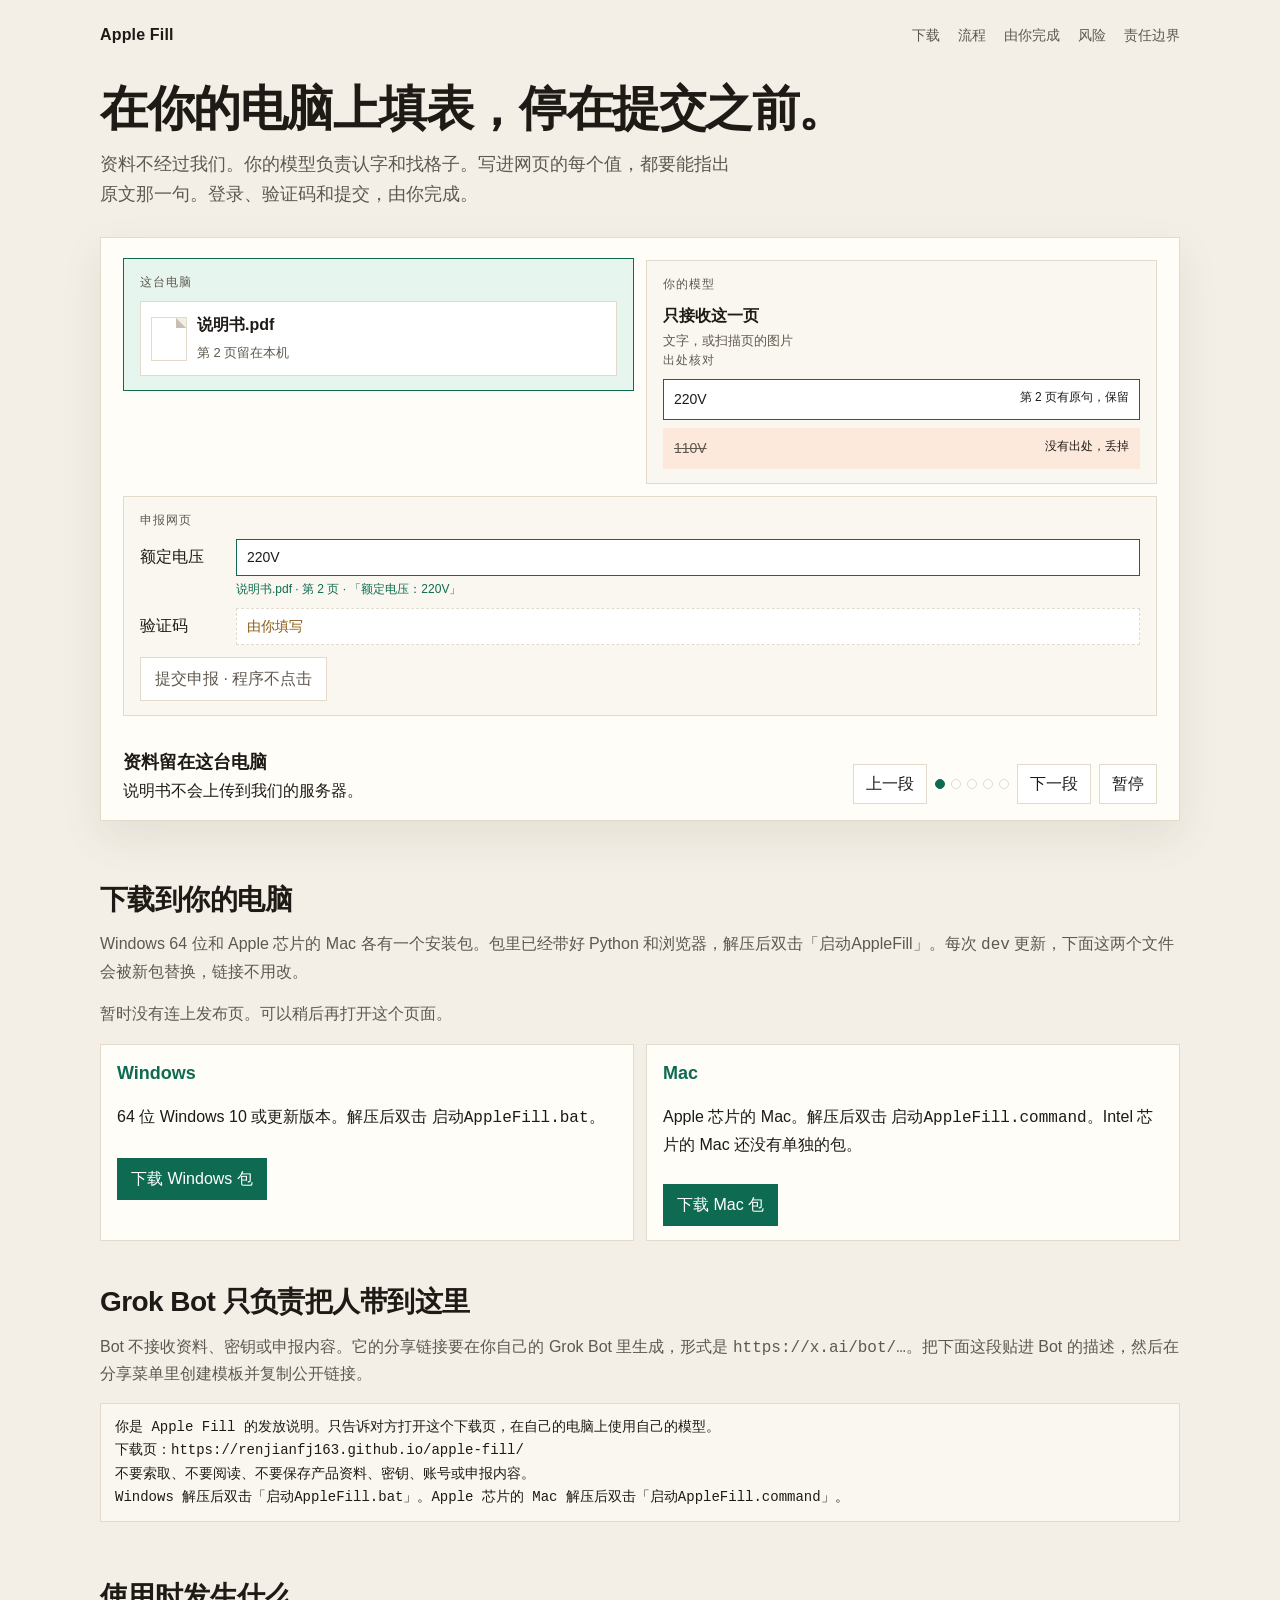
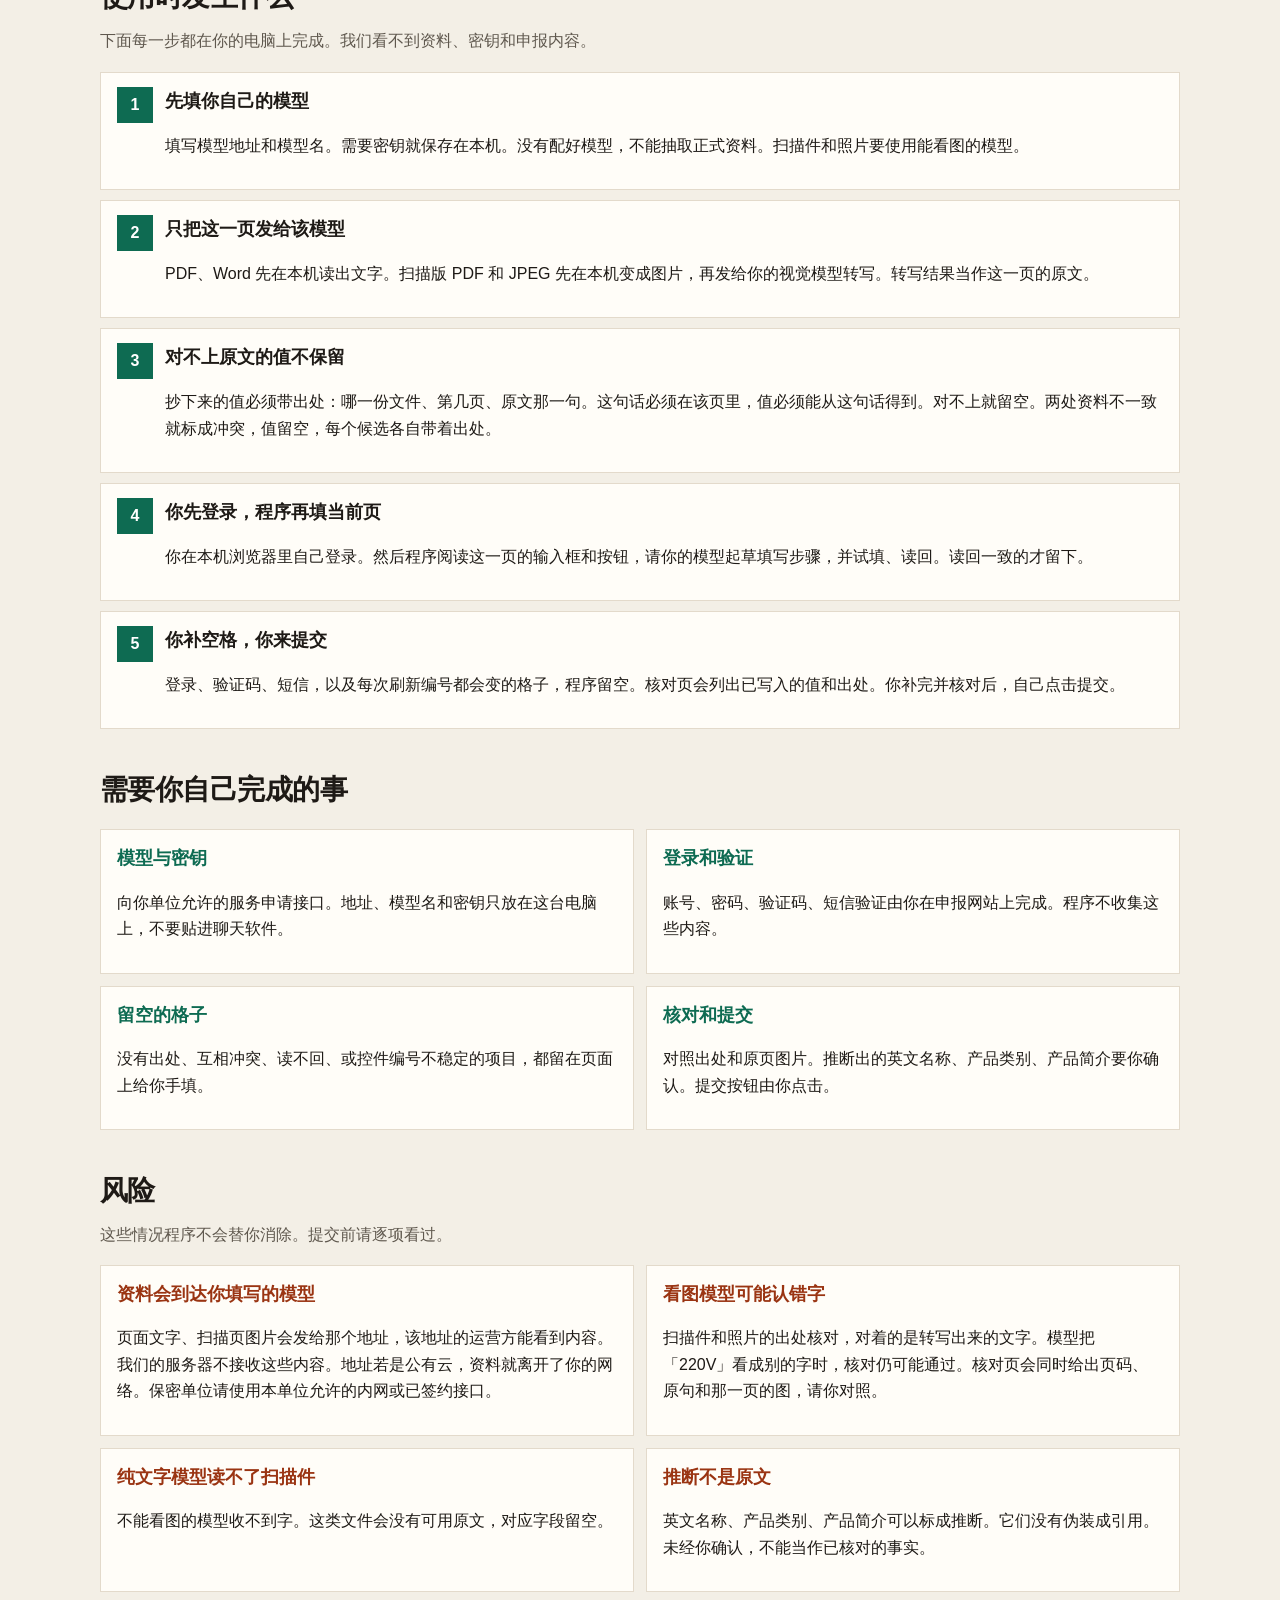
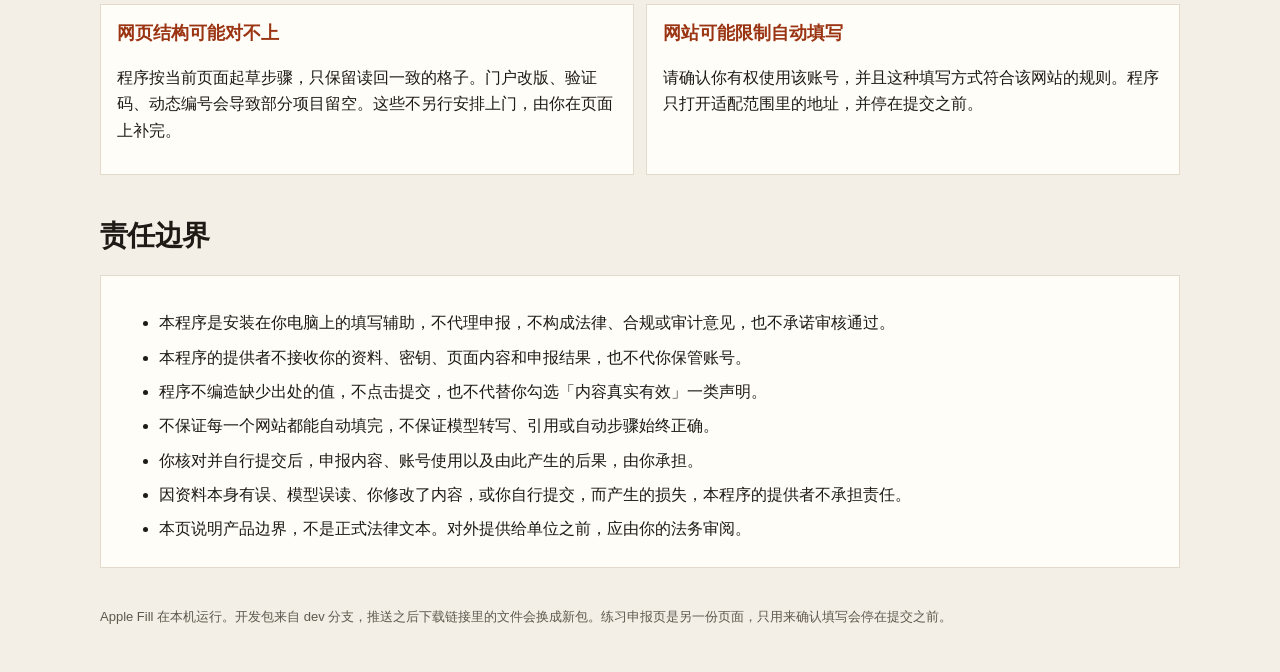
==== site/index.html @ 8c838f7d "Publish the local download page and dev packages. Windows and Mac builds refresh from the dev branch" ====
<!DOCTYPE html>
<html lang="zh-CN">
<head>
  <meta charset="utf-8"/>
  <meta name="viewport" content="width=device-width, initial-scale=1"/>
  <title>Apple Fill · 在你的电脑上填表</title>
  <meta name="description" content="资料留在你的电脑上。你的模型负责认字和找格子。程序停在提交之前，登录、验证码和提交由你完成。"/>
  <style>
    :root {
      --paper: #f3efe6;
      --card: #fffdf8;
      --ink: #1e1a16;
      --muted: #5f584e;
      --line: #e3dacb;
      --green: #0e6b52;
      --green-soft: #e7f5ef;
      --red: #9a3412;
      --red-soft: #fde8dc;
      --amber: #8a5a12;
      --amber-soft: #f8efd8;
      --shadow: 0 16px 40px rgba(55, 42, 24, 0.08);
    }
    * { box-sizing: border-box; }
    html { scroll-behavior: smooth; }
    body {
      margin: 0;
      background: var(--paper);
      color: var(--ink);
      font-family: "Segoe UI", "Microsoft YaHei", sans-serif;
      font-size: 16px;
      line-height: 1.65;
    }
    a { color: var(--green); }
    .wrap { width: min(1080px, calc(100% - 32px)); margin: 0 auto; }
    header.top {
      display: flex;
      justify-content: space-between;
      align-items: center;
      padding: 22px 0 8px;
    }
    .brand { font-weight: 650; letter-spacing: 0.01em; }
    nav { display: flex; gap: 18px; font-size: 14px; }
    nav a { color: var(--muted); text-decoration: none; }
    nav a:hover { color: var(--ink); }
    h1 { font-size: clamp(32px, 5vw, 48px); line-height: 1.2; margin: 12px 0 12px; letter-spacing: -0.03em; }
    h2 { font-size: 28px; margin: 0 0 8px; letter-spacing: -0.02em; }
    h3 { margin: 0 0 6px; font-size: 18px; }
    .lede { font-size: 18px; max-width: 40rem; color: var(--muted); margin: 0; }
    .hero { padding: 12px 0 28px; }
    .player {
      margin-top: 28px;
      background: var(--card);
      border: 1px solid var(--line);
      box-shadow: var(--shadow);
      padding: 22px 22px 16px;
    }
    .stage {
      display: grid;
      grid-template-columns: minmax(0, 1fr) minmax(0, 1fr);
      grid-template-areas:
        "pc model"
        "form form";
      gap: 12px;
    }
    .node {
      align-self: start;
      background: #faf7f1;
      border: 1px solid var(--line);
      padding: 14px 16px;
      transition: border-color 0.35s ease, background 0.35s ease, transform 0.35s ease;
    }
    .player[data-beat="1"] .node-pc,
    .player[data-beat="2"] .node-model,
    .player[data-beat="3"] .node-model,
    .player[data-beat="4"] .node-form,
    .player[data-beat="5"] .node-form {
      border-color: var(--green);
      background: var(--green-soft);
      transform: translateY(-2px);
    }
    .node-pc { grid-area: pc; }
    .node-model { grid-area: model; }
    .node-form { grid-area: form; }
    .check-label { margin: 14px 0 0; }
    .kicker { font-size: 12px; letter-spacing: 0.08em; color: var(--muted); margin: 0 0 8px; }
    .file {
      display: flex;
      gap: 10px;
      align-items: center;
      background: #fff;
      border: 1px solid var(--line);
      padding: 10px;
    }
    .file-mark {
      width: 36px;
      height: 44px;
      background: #fff;
      border: 1px solid var(--line);
      position: relative;
    }
    .file-mark::after {
      content: "";
      position: absolute;
      right: 0;
      top: 0;
      border-top: 10px solid var(--paper);
      border-left: 10px solid #c8bfb0;
    }
    .file strong, .field strong { display: block; }
    .file span, .muted, .field span { color: var(--muted); font-size: 13px; }
    .slip { display: flex; justify-content: space-between; gap: 8px; padding: 8px 10px; margin-top: 8px; background: #fff; border: 1px solid var(--line); font-size: 14px; }
    .slip.keep { border-color: var(--green); }
    .slip.drop { background: var(--red-soft); border-color: transparent; }
    .slip.drop s { color: var(--muted); }
    .slip em { font-style: normal; font-size: 12px; color: var(--ink); }
    .player[data-beat="3"] .slip.drop { animation: reject 0.6s ease; }
    @keyframes reject { from { transform: translateX(8px); opacity: 0.4; } to { transform: none; opacity: 1; } }
    .form-row { display: grid; grid-template-columns: 88px 1fr; gap: 8px; align-items: center; margin-top: 8px; }
    .box {
      min-height: 36px;
      background: #fff;
      border: 1px solid var(--line);
      padding: 6px 10px;
      font-size: 14px;
    }
    .box.filled { border-color: var(--green); }
    .box.empty { border-style: dashed; color: var(--amber); }
    .ref { grid-column: 2; font-size: 12px; color: var(--green); margin-top: -4px; }
    .submit {
      margin-top: 12px;
      display: inline-flex;
      align-items: center;
      gap: 8px;
      border: 1px solid var(--line);
      background: #fff;
      padding: 8px 14px;
      color: var(--muted);
    }
    .player[data-beat="5"] .submit,
    .player[data-beat="5"] .box.empty {
      border-color: var(--amber);
      background: var(--amber-soft);
      color: var(--ink);
    }
    .caption { display: flex; justify-content: space-between; gap: 18px; align-items: end; margin-top: 16px; min-height: 72px; }
    .caption p { margin: 0; }
    .caption strong { display: block; font-size: 18px; }
    .controls { display: flex; gap: 8px; align-items: center; }
    button {
      font: inherit;
      background: #fff;
      border: 1px solid var(--line);
      padding: 6px 12px;
      cursor: pointer;
      color: var(--ink);
    }
    button:hover { border-color: var(--ink); }
    .dots { display: flex; gap: 6px; }
    .dots button { width: 10px; height: 10px; padding: 0; border-radius: 50%; }
    .player[data-beat="1"] .dots button:nth-child(1),
    .player[data-beat="2"] .dots button:nth-child(2),
    .player[data-beat="3"] .dots button:nth-child(3),
    .player[data-beat="4"] .dots button:nth-child(4),
    .player[data-beat="5"] .dots button:nth-child(5) { background: var(--green); border-color: var(--green); }
    section.block { padding: 28px 0 10px; }
    .intro { color: var(--muted); margin-top: 0; }
    ol.steps { list-style: none; padding: 0; margin: 18px 0 0; display: grid; gap: 10px; }
    ol.steps li, .card, .risk {
      background: var(--card);
      border: 1px solid var(--line);
      padding: 14px 16px;
    }
    ol.steps li { display: grid; grid-template-columns: 36px 1fr; gap: 12px; align-items: start; }
    .num {
      width: 36px;
      height: 36px;
      display: grid;
      place-items: center;
      background: var(--green);
      color: #fff;
      font-weight: 650;
    }
    .grid-2 { display: grid; grid-template-columns: 1fr 1fr; gap: 12px; margin-top: 16px; }
    .risk h3 { color: var(--red); }
    .card h3 { color: var(--green); }
    .fine { background: var(--card); border: 1px solid var(--line); padding: 18px 18px 8px; margin-top: 16px; }
    .fine li { margin: 8px 0; }
    .dl {
      display: inline-block;
      margin-top: 10px;
      background: var(--green);
      color: #fff;
      text-decoration: none;
      padding: 8px 14px;
    }
    .dl[aria-disabled="true"] { background: #cfc6b8; pointer-events: none; }
    pre.paste {
      white-space: pre-wrap;
      background: #faf7f1;
      border: 1px solid var(--line);
      padding: 12px 14px;
      font-family: Consolas, "Microsoft YaHei", monospace;
      font-size: 14px;
    }
    footer { color: var(--muted); font-size: 13px; padding: 28px 0 48px; }
    @media (max-width: 800px) {
      nav { display: none; }
      .stage { grid-template-columns: 1fr; grid-template-areas: "pc" "model" "form"; }
      .caption, .grid-2 { display: block; }
      .grid-2 > * { margin-top: 12px; }
      .controls { margin-top: 12px; }
    }
    @media (prefers-reduced-motion: reduce) {
      html { scroll-behavior: auto; }
      .node, .bridge i, .slip { animation: none !important; transition: none !important; transform: none !important; }
    }
    @media print {
      .controls, header.top nav { display: none; }
      .player { box-shadow: none; }
      body { background: #fff; }
    }
  </style>
</head>
<body>
  <div class="wrap">
    <header class="top">
      <div class="brand">Apple Fill</div>
      <nav>
        <a href="#download">下载</a>
        <a href="#flow">流程</a>
        <a href="#yours">由你完成</a>
        <a href="#risk">风险</a>
        <a href="#terms">责任边界</a>
      </nav>
    </header>

    <section class="hero">
      <h1>在你的电脑上填表，停在提交之前。</h1>
      <p class="lede">资料不经过我们。你的模型负责认字和找格子。写进网页的每个值，都要能指出原文那一句。登录、验证码和提交，由你完成。</p>

      <div class="player" id="player" data-beat="1">
        <div class="stage" aria-hidden="true">
          <article class="node node-pc">
            <p class="kicker">这台电脑</p>
            <div class="file">
              <div class="file-mark"></div>
              <div>
                <strong>说明书.pdf</strong>
                <span>第 2 页留在本机</span>
              </div>
            </div>
          </article>
          <article class="node node-model">
            <p class="kicker">你的模型</p>
            <strong>只接收这一页</strong>
            <div class="muted">文字，或扫描页的图片</div>
            <p class="kicker check-label">出处核对</p>
            <div class="slip keep"><span>220V</span><em>第 2 页有原句，保留</em></div>
            <div class="slip drop"><s>110V</s><em>没有出处，丢掉</em></div>
          </article>
          <article class="node node-form">
            <p class="kicker">申报网页</p>
            <div class="form-row">
              <span>额定电压</span>
              <div class="box filled">220V</div>
              <div class="ref">说明书.pdf · 第 2 页 · 「额定电压：220V」</div>
            </div>
            <div class="form-row">
              <span>验证码</span>
              <div class="box empty">由你填写</div>
            </div>
            <div class="submit">提交申报 · 程序不点击</div>
          </article>
        </div>
        <div class="caption">
          <p>
            <strong id="beat-title">资料留在这台电脑</strong>
            <span id="beat-text">说明书不会上传到我们的服务器。</span>
          </p>
          <div class="controls">
            <button type="button" id="prev">上一段</button>
            <div class="dots" id="dots"></div>
            <button type="button" id="next">下一段</button>
            <button type="button" id="toggle">暂停</button>
          </div>
        </div>
      </div>
    </section>

    <section class="block" id="download">
      <h2>下载到你的电脑</h2>
      <p class="intro">Windows 64 位和 Apple 芯片的 Mac 各有一个安装包。包里已经带好 Python 和浏览器，解压后双击「启动AppleFill」。每次 <code>dev</code> 更新，下面这两个文件会被新包替换，链接不用改。</p>
      <p class="intro" id="release-status">正在查看最新开发包……</p>
      <div class="grid-2">
        <article class="card">
          <h3>Windows</h3>
          <p>64 位 Windows 10 或更新版本。解压后双击 <code>启动AppleFill.bat</code>。</p>
          <a class="dl" id="dl-win" href="https://github.com/renjianfj163/apple-fill/releases/download/dev-build/AppleFill-Windows-x64.zip">下载 Windows 包</a>
        </article>
        <article class="card">
          <h3>Mac</h3>
          <p>Apple 芯片的 Mac。解压后双击 <code>启动AppleFill.command</code>。Intel 芯片的 Mac 还没有单独的包。</p>
          <a class="dl" id="dl-mac" href="https://github.com/renjianfj163/apple-fill/releases/download/dev-build/AppleFill-Mac-AppleSilicon.zip">下载 Mac 包</a>
        </article>
      </div>
    </section>

    <section class="block" id="grok">
      <h2>Grok Bot 只负责把人带到这里</h2>
      <p class="intro">Bot 不接收资料、密钥或申报内容。它的分享链接要在你自己的 Grok Bot 里生成，形式是 <code>https://x.ai/bot/…</code>。把下面这段贴进 Bot 的描述，然后在分享菜单里创建模板并复制公开链接。</p>
      <pre class="paste">你是 Apple Fill 的发放说明。只告诉对方打开这个下载页，在自己的电脑上使用自己的模型。
下载页：https://renjianfj163.github.io/apple-fill/
不要索取、不要阅读、不要保存产品资料、密钥、账号或申报内容。
Windows 解压后双击「启动AppleFill.bat」。Apple 芯片的 Mac 解压后双击「启动AppleFill.command」。</pre>
    </section>

    <section class="block" id="flow">
      <h2>使用时发生什么</h2>
      <p class="intro">下面每一步都在你的电脑上完成。我们看不到资料、密钥和申报内容。</p>
      <ol class="steps">
        <li><span class="num">1</span><div><h3>先填你自己的模型</h3><p>填写模型地址和模型名。需要密钥就保存在本机。没有配好模型，不能抽取正式资料。扫描件和照片要使用能看图的模型。</p></div></li>
        <li><span class="num">2</span><div><h3>只把这一页发给该模型</h3><p>PDF、Word 先在本机读出文字。扫描版 PDF 和 JPEG 先在本机变成图片，再发给你的视觉模型转写。转写结果当作这一页的原文。</p></div></li>
        <li><span class="num">3</span><div><h3>对不上原文的值不保留</h3><p>抄下来的值必须带出处：哪一份文件、第几页、原文那一句。这句话必须在该页里，值必须能从这句话得到。对不上就留空。两处资料不一致就标成冲突，值留空，每个候选各自带着出处。</p></div></li>
        <li><span class="num">4</span><div><h3>你先登录，程序再填当前页</h3><p>你在本机浏览器里自己登录。然后程序阅读这一页的输入框和按钮，请你的模型起草填写步骤，并试填、读回。读回一致的才留下。</p></div></li>
        <li><span class="num">5</span><div><h3>你补空格，你来提交</h3><p>登录、验证码、短信，以及每次刷新编号都会变的格子，程序留空。核对页会列出已写入的值和出处。你补完并核对后，自己点击提交。</p></div></li>
      </ol>
    </section>

    <section class="block" id="yours">
      <h2>需要你自己完成的事</h2>
      <div class="grid-2">
        <article class="card"><h3>模型与密钥</h3><p>向你单位允许的服务申请接口。地址、模型名和密钥只放在这台电脑上，不要贴进聊天软件。</p></article>
        <article class="card"><h3>登录和验证</h3><p>账号、密码、验证码、短信验证由你在申报网站上完成。程序不收集这些内容。</p></article>
        <article class="card"><h3>留空的格子</h3><p>没有出处、互相冲突、读不回、或控件编号不稳定的项目，都留在页面上给你手填。</p></article>
        <article class="card"><h3>核对和提交</h3><p>对照出处和原页图片。推断出的英文名称、产品类别、产品简介要你确认。提交按钮由你点击。</p></article>
      </div>
    </section>

    <section class="block" id="risk">
      <h2>风险</h2>
      <p class="intro">这些情况程序不会替你消除。提交前请逐项看过。</p>
      <div class="grid-2">
        <article class="risk"><h3>资料会到达你填写的模型</h3><p>页面文字、扫描页图片会发给那个地址，该地址的运营方能看到内容。我们的服务器不接收这些内容。地址若是公有云，资料就离开了你的网络。保密单位请使用本单位允许的内网或已签约接口。</p></article>
        <article class="risk"><h3>看图模型可能认错字</h3><p>扫描件和照片的出处核对，对着的是转写出来的文字。模型把「220V」看成别的字时，核对仍可能通过。核对页会同时给出页码、原句和那一页的图，请你对照。</p></article>
        <article class="risk"><h3>纯文字模型读不了扫描件</h3><p>不能看图的模型收不到字。这类文件会没有可用原文，对应字段留空。</p></article>
        <article class="risk"><h3>推断不是原文</h3><p>英文名称、产品类别、产品简介可以标成推断。它们没有伪装成引用。未经你确认，不能当作已核对的事实。</p></article>
        <article class="risk"><h3>网页结构可能对不上</h3><p>程序按当前页面起草步骤，只保留读回一致的格子。门户改版、验证码、动态编号会导致部分项目留空。这些不另行安排上门，由你在页面上补完。</p></article>
        <article class="risk"><h3>网站可能限制自动填写</h3><p>请确认你有权使用该账号，并且这种填写方式符合该网站的规则。程序只打开适配范围里的地址，并停在提交之前。</p></article>
      </div>
    </section>

    <section class="block" id="terms">
      <h2>责任边界</h2>
      <div class="fine">
        <ul>
          <li>本程序是安装在你电脑上的填写辅助，不代理申报，不构成法律、合规或审计意见，也不承诺审核通过。</li>
          <li>本程序的提供者不接收你的资料、密钥、页面内容和申报结果，也不代你保管账号。</li>
          <li>程序不编造缺少出处的值，不点击提交，也不代替你勾选「内容真实有效」一类声明。</li>
          <li>不保证每一个网站都能自动填完，不保证模型转写、引用或自动步骤始终正确。</li>
          <li>你核对并自行提交后，申报内容、账号使用以及由此产生的后果，由你承担。</li>
          <li>因资料本身有误、模型误读、你修改了内容，或你自行提交，而产生的损失，本程序的提供者不承担责任。</li>
          <li>本页说明产品边界，不是正式法律文本。对外提供给单位之前，应由你的法务审阅。</li>
        </ul>
      </div>
    </section>

    <footer>Apple Fill 在本机运行。开发包来自 dev 分支，推送之后下载链接里的文件会换成新包。练习申报页是另一份页面，只用来确认填写会停在提交之前。</footer>
  </div>
  <script>
    const beats = [
      ["资料留在这台电脑", "说明书不会上传到我们的服务器。"],
      ["只把这一页发给你的模型", "发送的是这一页的文字，或扫描页的图片。接收方是你填写的地址。"],
      ["没有出处的值会被丢掉", "220V 能在第 2 页的原句里找到，所以保留。110V 没有出处，不写进表。"],
      ["对得上的格子才写入", "写入时带上文件、页码和原句。读不回的项目留空。"],
      ["验证码和提交由你完成", "程序停在提交按钮之前。你核对出处和原页之后，自己点击提交。"]
    ];
    const player = document.getElementById("player");
    const title = document.getElementById("beat-title");
    const text = document.getElementById("beat-text");
    const dots = document.getElementById("dots");
    const toggle = document.getElementById("toggle");
    const reduce = window.matchMedia("(prefers-reduced-motion: reduce)").matches;
    let beat = 1;
    let timer = 0;
    let playing = !reduce;

    function render() {
      player.dataset.beat = String(beat);
      title.textContent = beats[beat - 1][0];
      text.textContent = beats[beat - 1][1];
    }
    function go(next) {
      beat = next < 1 ? beats.length : next > beats.length ? 1 : next;
      render();
    }
    function start() {
      stop();
      if (!playing) return;
      timer = window.setInterval(() => go(beat + 1), 3200);
    }
    function stop() {
      if (timer) window.clearInterval(timer);
      timer = 0;
    }
    beats.forEach((_, index) => {
      const button = document.createElement("button");
      button.type = "button";
      button.setAttribute("aria-label", "第 " + (index + 1) + " 段");
      button.addEventListener("click", () => { go(index + 1); start(); });
      dots.appendChild(button);
    });
    document.getElementById("prev").addEventListener("click", () => { go(beat - 1); start(); });
    document.getElementById("next").addEventListener("click", () => { go(beat + 1); start(); });
    toggle.addEventListener("click", () => {
      playing = !playing;
      toggle.textContent = playing ? "暂停" : "播放";
      start();
    });
    if (reduce) toggle.textContent = "播放";
    render();
    start();

    const releaseStatus = document.getElementById("release-status");
    const downloads = {
      "AppleFill-Windows-x64.zip": document.getElementById("dl-win"),
      "AppleFill-Mac-AppleSilicon.zip": document.getElementById("dl-mac")
    };
    fetch("https://api.github.com/repos/renjianfj163/apple-fill/releases/tags/dev-build")
      .then((response) => response.ok ? response.json() : null)
      .then((release) => {
        const assets = new Map((release && release.assets || []).map((asset) => [asset.name, asset]));
        const ready = Object.entries(downloads).filter(([name]) => assets.has(name));
        if (!ready.length) {
          releaseStatus.textContent = "开发包还在第一次构建。构建完成后，这两个按钮会指向最新的 Windows 和 Mac 包。";
          Object.values(downloads).forEach((link) => { link.setAttribute("aria-disabled", "true"); });
          return;
        }
        const updated = ready.map(([name]) => assets.get(name).updated_at).sort().at(-1);
        const when = new Date(updated).toLocaleString("zh-CN", { hour12: false });
        releaseStatus.textContent = "当前开发包更新于 " + when + "。以后每次 dev 更新，这里下载到的都是新包。";
        ready.forEach(([name, link]) => {
          const asset = assets.get(name);
          const size = Math.max(1, Math.round(asset.size / 1024 / 1024));
          link.textContent = link.textContent + "（" + size + " MB）";
        });
      })
      .catch(() => {
        releaseStatus.textContent = "暂时没有连上发布页。可以稍后再打开这个页面。";
      });
  </script>
</body>
</html>
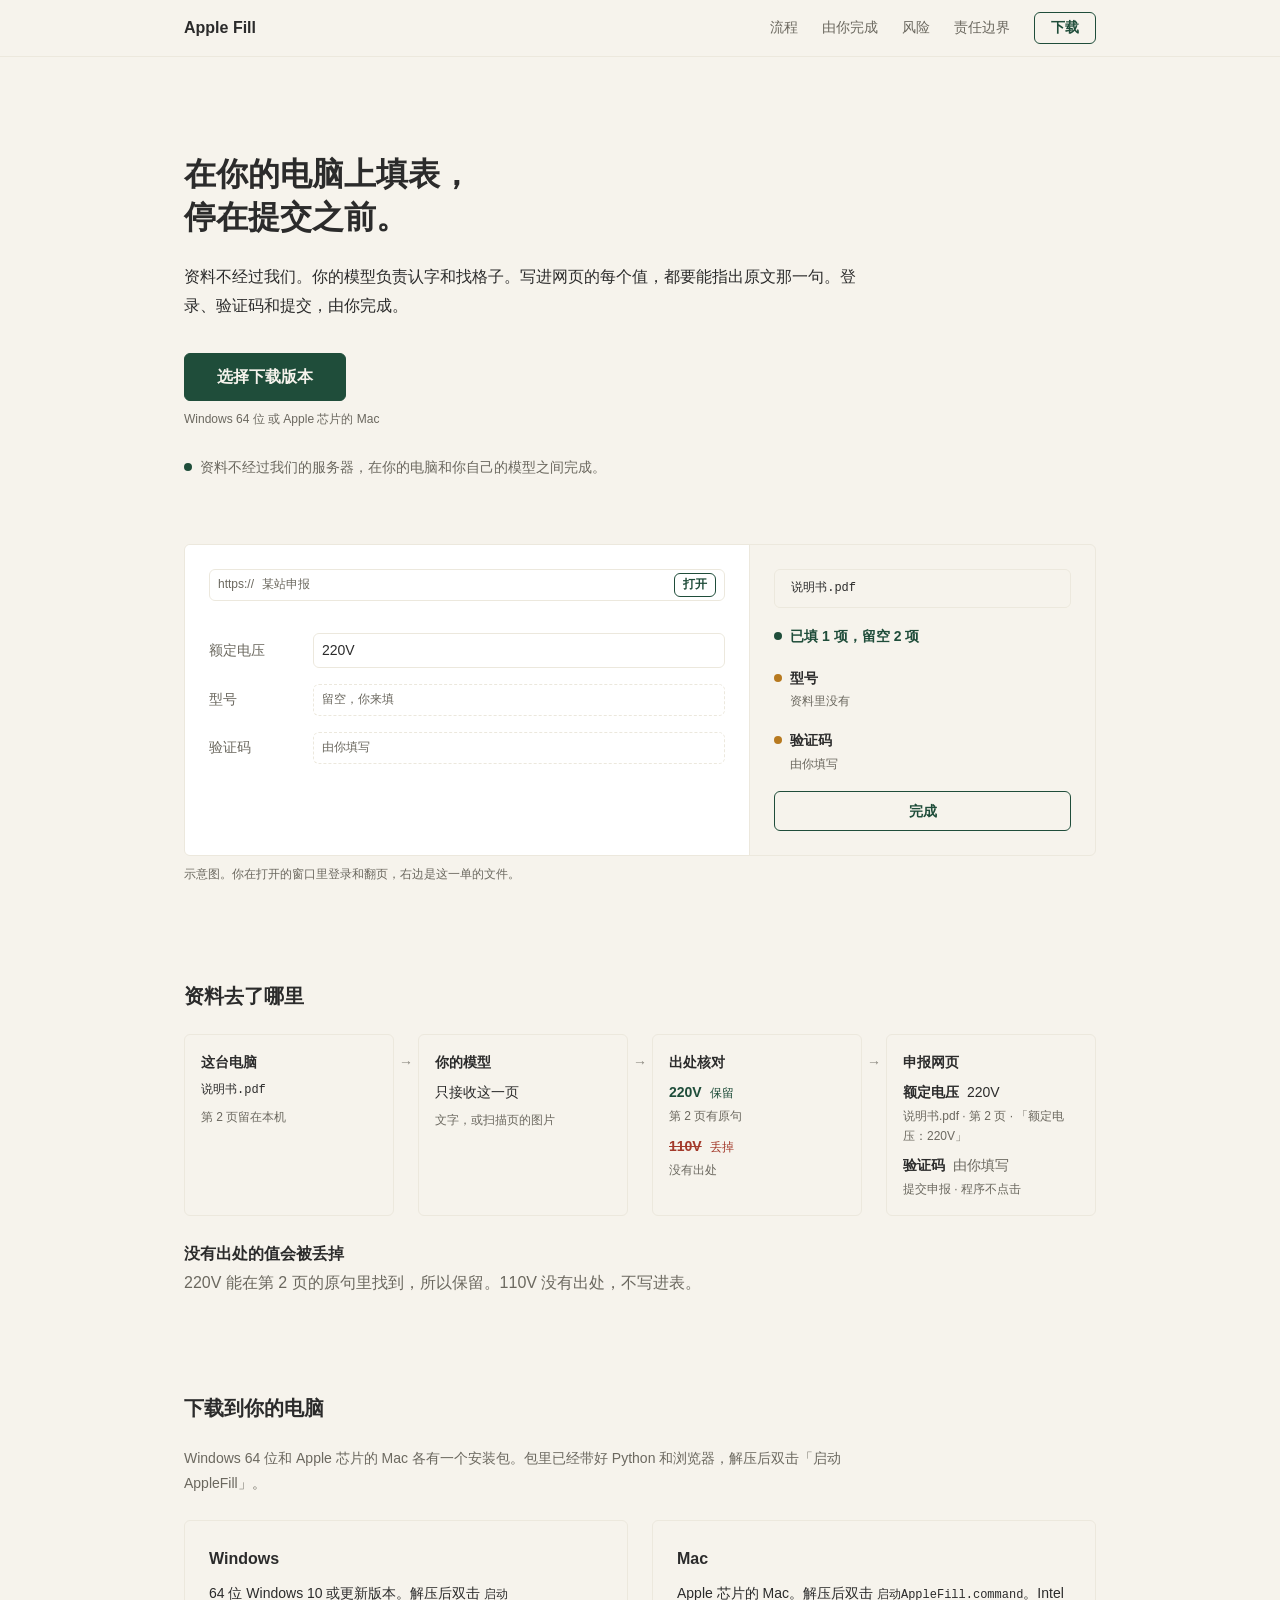
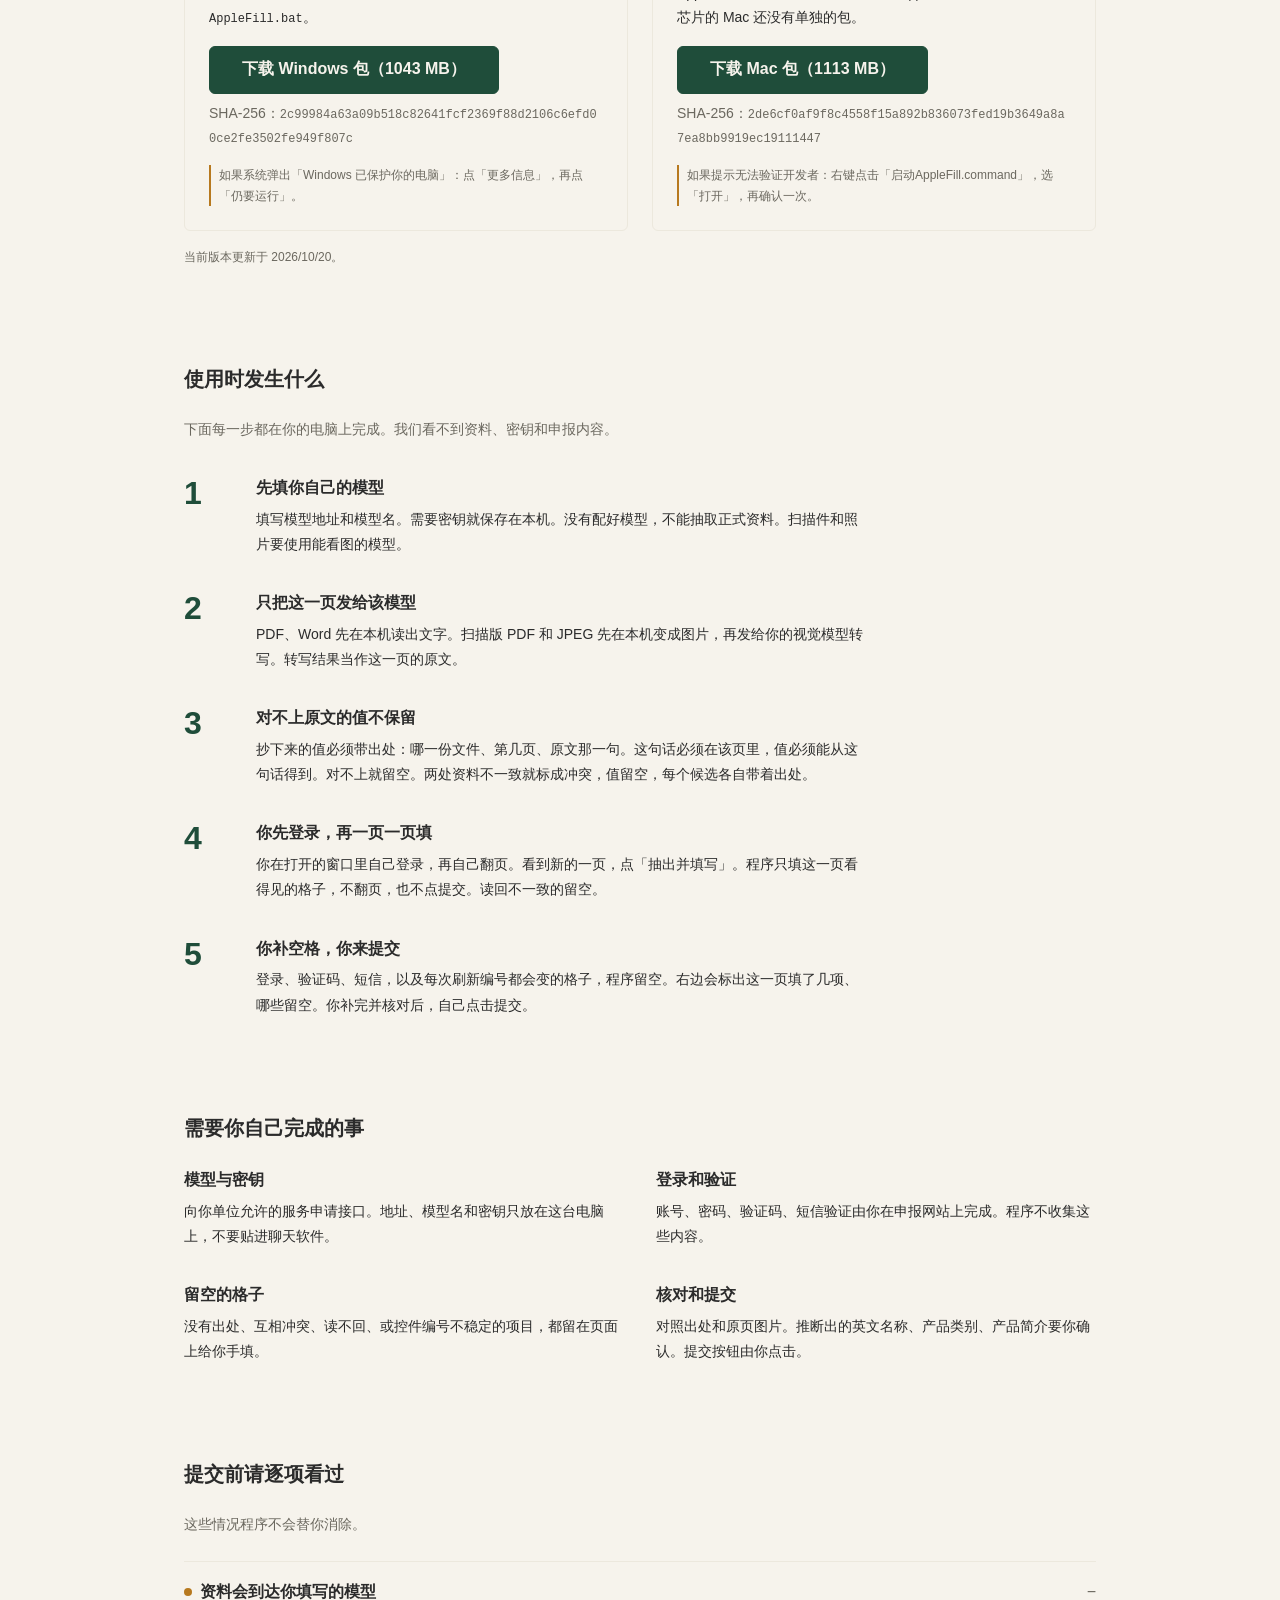
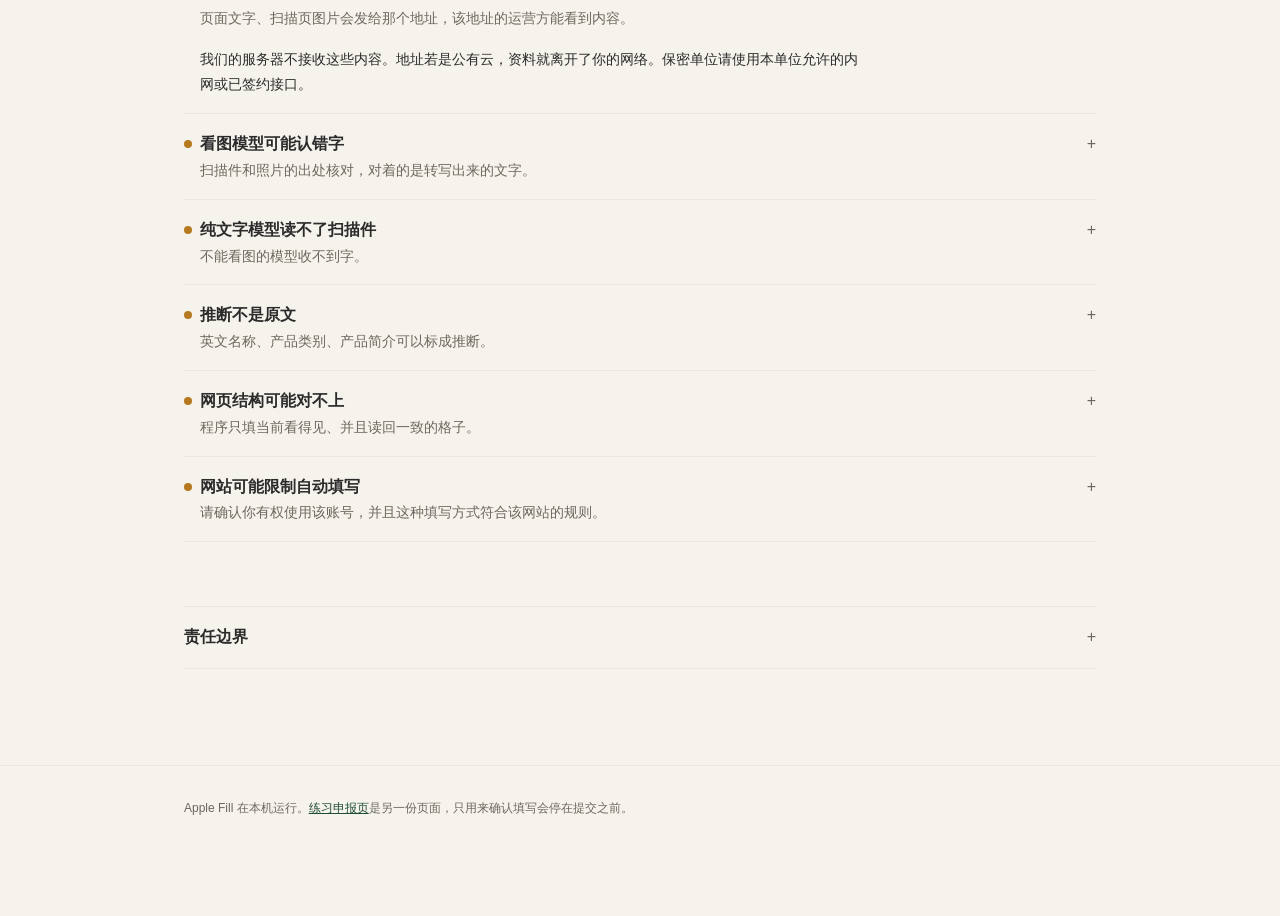
==== commit 6db7c7b5: "Fill one visible page per click so multi-page forms can be turned by hand. The download page now mat" ====
--- a/site/index.html
+++ b/site/index.html
@@ -1,452 +1,420 @@
-<!DOCTYPE html>
+<!doctype html>
 <html lang="zh-CN">
 <head>
-  <meta charset="utf-8"/>
-  <meta name="viewport" content="width=device-width, initial-scale=1"/>
-  <title>Apple Fill · 在你的电脑上填表</title>
-  <meta name="description" content="资料留在你的电脑上。你的模型负责认字和找格子。程序停在提交之前，登录、验证码和提交由你完成。"/>
-  <style>
-    :root {
-      --paper: #f3efe6;
-      --card: #fffdf8;
-      --ink: #1e1a16;
-      --muted: #5f584e;
-      --line: #e3dacb;
-      --green: #0e6b52;
-      --green-soft: #e7f5ef;
-      --red: #9a3412;
-      --red-soft: #fde8dc;
-      --amber: #8a5a12;
-      --amber-soft: #f8efd8;
-      --shadow: 0 16px 40px rgba(55, 42, 24, 0.08);
-    }
-    * { box-sizing: border-box; }
-    html { scroll-behavior: smooth; }
-    body {
-      margin: 0;
-      background: var(--paper);
-      color: var(--ink);
-      font-family: "Segoe UI", "Microsoft YaHei", sans-serif;
-      font-size: 16px;
-      line-height: 1.65;
-    }
-    a { color: var(--green); }
-    .wrap { width: min(1080px, calc(100% - 32px)); margin: 0 auto; }
-    header.top {
-      display: flex;
-      justify-content: space-between;
-      align-items: center;
-      padding: 22px 0 8px;
-    }
-    .brand { font-weight: 650; letter-spacing: 0.01em; }
-    nav { display: flex; gap: 18px; font-size: 14px; }
-    nav a { color: var(--muted); text-decoration: none; }
-    nav a:hover { color: var(--ink); }
-    h1 { font-size: clamp(32px, 5vw, 48px); line-height: 1.2; margin: 12px 0 12px; letter-spacing: -0.03em; }
-    h2 { font-size: 28px; margin: 0 0 8px; letter-spacing: -0.02em; }
-    h3 { margin: 0 0 6px; font-size: 18px; }
-    .lede { font-size: 18px; max-width: 40rem; color: var(--muted); margin: 0; }
-    .hero { padding: 12px 0 28px; }
-    .player {
-      margin-top: 28px;
-      background: var(--card);
-      border: 1px solid var(--line);
-      box-shadow: var(--shadow);
-      padding: 22px 22px 16px;
-    }
-    .stage {
-      display: grid;
-      grid-template-columns: minmax(0, 1fr) minmax(0, 1fr);
-      grid-template-areas:
-        "pc model"
-        "form form";
-      gap: 12px;
-    }
-    .node {
-      align-self: start;
-      background: #faf7f1;
-      border: 1px solid var(--line);
-      padding: 14px 16px;
-      transition: border-color 0.35s ease, background 0.35s ease, transform 0.35s ease;
-    }
-    .player[data-beat="1"] .node-pc,
-    .player[data-beat="2"] .node-model,
-    .player[data-beat="3"] .node-model,
-    .player[data-beat="4"] .node-form,
-    .player[data-beat="5"] .node-form {
-      border-color: var(--green);
-      background: var(--green-soft);
-      transform: translateY(-2px);
-    }
-    .node-pc { grid-area: pc; }
-    .node-model { grid-area: model; }
-    .node-form { grid-area: form; }
-    .check-label { margin: 14px 0 0; }
-    .kicker { font-size: 12px; letter-spacing: 0.08em; color: var(--muted); margin: 0 0 8px; }
-    .file {
-      display: flex;
-      gap: 10px;
-      align-items: center;
-      background: #fff;
-      border: 1px solid var(--line);
-      padding: 10px;
-    }
-    .file-mark {
-      width: 36px;
-      height: 44px;
-      background: #fff;
-      border: 1px solid var(--line);
-      position: relative;
-    }
-    .file-mark::after {
-      content: "";
-      position: absolute;
-      right: 0;
-      top: 0;
-      border-top: 10px solid var(--paper);
-      border-left: 10px solid #c8bfb0;
-    }
-    .file strong, .field strong { display: block; }
-    .file span, .muted, .field span { color: var(--muted); font-size: 13px; }
-    .slip { display: flex; justify-content: space-between; gap: 8px; padding: 8px 10px; margin-top: 8px; background: #fff; border: 1px solid var(--line); font-size: 14px; }
-    .slip.keep { border-color: var(--green); }
-    .slip.drop { background: var(--red-soft); border-color: transparent; }
-    .slip.drop s { color: var(--muted); }
-    .slip em { font-style: normal; font-size: 12px; color: var(--ink); }
-    .player[data-beat="3"] .slip.drop { animation: reject 0.6s ease; }
-    @keyframes reject { from { transform: translateX(8px); opacity: 0.4; } to { transform: none; opacity: 1; } }
-    .form-row { display: grid; grid-template-columns: 88px 1fr; gap: 8px; align-items: center; margin-top: 8px; }
-    .box {
-      min-height: 36px;
-      background: #fff;
-      border: 1px solid var(--line);
-      padding: 6px 10px;
-      font-size: 14px;
-    }
-    .box.filled { border-color: var(--green); }
-    .box.empty { border-style: dashed; color: var(--amber); }
-    .ref { grid-column: 2; font-size: 12px; color: var(--green); margin-top: -4px; }
-    .submit {
-      margin-top: 12px;
-      display: inline-flex;
-      align-items: center;
-      gap: 8px;
-      border: 1px solid var(--line);
-      background: #fff;
-      padding: 8px 14px;
-      color: var(--muted);
-    }
-    .player[data-beat="5"] .submit,
-    .player[data-beat="5"] .box.empty {
-      border-color: var(--amber);
-      background: var(--amber-soft);
-      color: var(--ink);
-    }
-    .caption { display: flex; justify-content: space-between; gap: 18px; align-items: end; margin-top: 16px; min-height: 72px; }
-    .caption p { margin: 0; }
-    .caption strong { display: block; font-size: 18px; }
-    .controls { display: flex; gap: 8px; align-items: center; }
-    button {
-      font: inherit;
-      background: #fff;
-      border: 1px solid var(--line);
-      padding: 6px 12px;
-      cursor: pointer;
-      color: var(--ink);
-    }
-    button:hover { border-color: var(--ink); }
-    .dots { display: flex; gap: 6px; }
-    .dots button { width: 10px; height: 10px; padding: 0; border-radius: 50%; }
-    .player[data-beat="1"] .dots button:nth-child(1),
-    .player[data-beat="2"] .dots button:nth-child(2),
-    .player[data-beat="3"] .dots button:nth-child(3),
-    .player[data-beat="4"] .dots button:nth-child(4),
-    .player[data-beat="5"] .dots button:nth-child(5) { background: var(--green); border-color: var(--green); }
-    section.block { padding: 28px 0 10px; }
-    .intro { color: var(--muted); margin-top: 0; }
-    ol.steps { list-style: none; padding: 0; margin: 18px 0 0; display: grid; gap: 10px; }
-    ol.steps li, .card, .risk {
-      background: var(--card);
-      border: 1px solid var(--line);
-      padding: 14px 16px;
-    }
-    ol.steps li { display: grid; grid-template-columns: 36px 1fr; gap: 12px; align-items: start; }
-    .num {
-      width: 36px;
-      height: 36px;
-      display: grid;
-      place-items: center;
-      background: var(--green);
-      color: #fff;
-      font-weight: 650;
-    }
-    .grid-2 { display: grid; grid-template-columns: 1fr 1fr; gap: 12px; margin-top: 16px; }
-    .risk h3 { color: var(--red); }
-    .card h3 { color: var(--green); }
-    .fine { background: var(--card); border: 1px solid var(--line); padding: 18px 18px 8px; margin-top: 16px; }
-    .fine li { margin: 8px 0; }
-    .dl {
-      display: inline-block;
-      margin-top: 10px;
-      background: var(--green);
-      color: #fff;
-      text-decoration: none;
-      padding: 8px 14px;
-    }
-    .dl[aria-disabled="true"] { background: #cfc6b8; pointer-events: none; }
-    pre.paste {
-      white-space: pre-wrap;
-      background: #faf7f1;
-      border: 1px solid var(--line);
-      padding: 12px 14px;
-      font-family: Consolas, "Microsoft YaHei", monospace;
-      font-size: 14px;
-    }
-    footer { color: var(--muted); font-size: 13px; padding: 28px 0 48px; }
-    @media (max-width: 800px) {
-      nav { display: none; }
-      .stage { grid-template-columns: 1fr; grid-template-areas: "pc" "model" "form"; }
-      .caption, .grid-2 { display: block; }
-      .grid-2 > * { margin-top: 12px; }
-      .controls { margin-top: 12px; }
-    }
-    @media (prefers-reduced-motion: reduce) {
-      html { scroll-behavior: auto; }
-      .node, .bridge i, .slip { animation: none !important; transition: none !important; transform: none !important; }
-    }
-    @media print {
-      .controls, header.top nav { display: none; }
-      .player { box-shadow: none; }
-      body { background: #fff; }
-    }
-  </style>
+<meta charset="utf-8">
+<meta name="viewport" content="width=device-width, initial-scale=1">
+<title>Apple Fill</title>
+<meta name="description" content="在你的电脑上填表，停在提交之前。资料不经过我们。">
+<style>
+  /* ===== 与桌面 App 同一套规则（theme.css），此处内联以便单文件发布 ===== */
+  :root {
+    --paper:#F6F3EC; --paper-deep:#ECE8DD; --green:#1F4D3A; --ink:#2B2B2B;
+    --mute:#6B685F; --mute-soft:#8A877F; --amber:#B7791F; --brick:#A33A2B;
+    --fs-s:12px; --fs-m:14px; --fs-l:16px; --fs-xl:20px; --fs-xxl:32px; /* xxl 仅用于首屏标题和步骤大数字 */
+    --sp-1:8px; --sp-2:16px; --sp-3:24px; --sp-4:32px; --sp-6:64px; --sp-8:96px;
+    --radius:6px; --line:1px solid var(--paper-deep);
+    --font-ui:"Microsoft YaHei UI","PingFang SC",sans-serif;
+    --font-mono:"Cascadia Mono","Consolas",monospace;
+  }
+  * { box-sizing:border-box; margin:0; padding:0; }
+  html { scroll-padding-top:72px; }
+  @media (prefers-reduced-motion:no-preference) { html { scroll-behavior:smooth; } }
+  body { font-family:var(--font-ui); font-size:var(--fs-l); color:var(--ink); background:var(--paper); line-height:1.8; }
+  a { color:var(--green); }
+  strong, .w6 { font-weight:600; }
+  .mono { font-family:var(--font-mono); font-size:var(--fs-s); }
+  .mute { color:var(--mute); }
+  .wrap { max-width:960px; margin:0 auto; padding:0 var(--sp-3); }
+  .prose { max-width:680px; }
+  section { padding:var(--sp-8) 0 0; }
+  h2 { font-size:var(--fs-xl); font-weight:600; line-height:1.4; margin-bottom:var(--sp-3); }
+
+  /* ===== 顶部导航 ===== */
+  .nav { position:sticky; top:0; z-index:10; background:var(--paper); border-bottom:var(--line); }
+  .nav .wrap { display:flex; align-items:center; justify-content:space-between; height:56px; }
+  .brand { font-weight:600; font-size:var(--fs-l); color:var(--ink); text-decoration:none; }
+  .nav-links { display:flex; align-items:center; gap:var(--sp-3); font-size:var(--fs-m); }
+  .nav-links a.link { color:var(--mute); text-decoration:none; }
+  .nav-links a.link:hover { color:var(--ink); }
+  .nav-dl { display:inline-flex; align-items:center; height:32px; padding:0 var(--sp-2); border:1px solid var(--green);
+    border-radius:var(--radius); color:var(--green); text-decoration:none; font-size:var(--fs-m); font-weight:600; }
+  .nav-dl:hover { background:var(--green); color:var(--paper); }
+  @media (max-width:640px) { .nav-links a.link { display:none; } }
+
+  /* ===== 首屏 ===== */
+  .hero { padding-top:var(--sp-8); }
+  .hero h1 { font-size:var(--fs-xxl); font-weight:600; line-height:1.35; margin-bottom:var(--sp-3); }
+  .hero .lead { max-width:680px; color:var(--ink); margin-bottom:var(--sp-4); }
+  .btn { display:inline-flex; align-items:center; justify-content:center; height:48px; padding:0 var(--sp-4);
+    border:1px solid var(--green); border-radius:var(--radius); background:var(--green); color:var(--paper);
+    font-family:var(--font-ui); font-size:var(--fs-l); font-weight:600; text-decoration:none; cursor:pointer; }
+  .btn:hover { opacity:.92; }
+  .btn.outline { background:transparent; color:var(--green); }
+  .cta-meta { margin-top:var(--sp-1); font-size:var(--fs-s); color:var(--mute); }
+  .cta-alt { margin-top:var(--sp-1); font-size:var(--fs-s); }
+  .trust { margin-top:var(--sp-3); font-size:var(--fs-m); color:var(--mute); display:flex; align-items:baseline; gap:var(--sp-1); }
+  .dot { display:inline-block; width:8px; height:8px; border-radius:50%; background:var(--green); flex:none; transform:translateY(-1px); }
+  .dot.amber { background:var(--amber); }
+  .mobile-note { display:none; }
+  body.is-mobile #cta, body.is-mobile .cta-meta, body.is-mobile .cta-alt { display:none; }
+  body.is-mobile .mobile-note { display:block; }
+  body.is-mobile .nav-dl { display:none; }
+  .mobile-note p { margin-bottom:var(--sp-2); }
+
+  /* ===== 窗口示意图 ===== */
+  .shot-wrap { padding-top:var(--sp-6); }
+  .shot { display:grid; grid-template-columns:62fr 38fr; border:var(--line); border-radius:var(--radius); overflow:hidden; background:var(--paper); }
+  .shot .left { background:#fff; padding:var(--sp-3); }
+  .shot .right { padding:var(--sp-3); border-left:var(--line); display:flex; flex-direction:column; gap:var(--sp-2); font-size:var(--fs-m); }
+  .addr { display:flex; gap:var(--sp-1); align-items:center; height:32px; border:var(--line); border-radius:var(--radius); padding:0 var(--sp-1); font-size:var(--fs-s); color:var(--mute); margin-bottom:var(--sp-3); }
+  .addr .go { margin-left:auto; border:1px solid var(--green); color:var(--green); border-radius:var(--radius); padding:0 var(--sp-1); font-weight:600; }
+  .frow { display:grid; grid-template-columns:96px 1fr; gap:var(--sp-1); align-items:center; padding:var(--sp-1) 0; font-size:var(--fs-m); }
+  .frow .lab { color:var(--mute); }
+  .frow .box { border:1px solid var(--paper-deep); border-radius:var(--radius); padding:4px var(--sp-1); min-height:32px; display:flex; align-items:center; }
+  .frow .box.empty { border-style:dashed; color:var(--mute); font-size:var(--fs-s); }
+  .shot .files { font-family:var(--font-mono); font-size:var(--fs-s); border:var(--line); border-radius:var(--radius); padding:var(--sp-1) var(--sp-2); }
+  .shot .status { color:var(--green); font-weight:600; display:flex; gap:var(--sp-1); align-items:baseline; }
+  .shot .blank { display:grid; grid-template-columns:8px 1fr; column-gap:var(--sp-1); align-items:baseline; font-size:var(--fs-m); }
+  .shot .blank .r { grid-column:2; font-size:var(--fs-s); color:var(--mute); }
+  .shot .fakebtn { margin-top:auto; border:1px solid var(--green); color:var(--green); border-radius:var(--radius); text-align:center; height:40px; line-height:38px; font-weight:600; }
+  .shot-cap { margin-top:var(--sp-1); font-size:var(--fs-s); color:var(--mute); }
+  @media (max-width:760px) { .shot { grid-template-columns:1fr; } .shot .right { border-left:none; border-top:var(--line); } }
+
+  /* ===== 数据去向四格 ===== */
+  .flow { display:grid; grid-template-columns:repeat(4,1fr); gap:var(--sp-3); }
+  .cell { border:var(--line); border-radius:var(--radius); padding:var(--sp-2); position:relative; font-size:var(--fs-m); line-height:1.6; }
+  .cell:not(:last-child)::after { content:"→"; position:absolute; right:-20px; top:var(--sp-2); color:var(--mute-soft); }
+  .cell .t { font-weight:600; margin-bottom:var(--sp-1); }
+  .cell .sub { font-size:var(--fs-s); color:var(--mute); margin-top:var(--sp-1); }
+  .cell .row { display:flex; align-items:baseline; gap:var(--sp-1); margin-bottom:4px; }
+  .cell .keep { color:var(--green); font-weight:600; }
+  .cell .drop { color:var(--brick); font-weight:600; text-decoration:line-through; }
+  .cell .drop-tag { color:var(--brick); font-size:var(--fs-s); }
+  .cell .keep-tag { color:var(--green); font-size:var(--fs-s); }
+  .cell .quote { font-size:var(--fs-s); color:var(--mute); }
+  .flow-cap { margin-top:var(--sp-3); }
+  .flow-cap .w6 { display:block; }
+  @media (max-width:860px) {
+    .flow { grid-template-columns:1fr; }
+    .cell:not(:last-child)::after { content:"↓"; right:auto; left:var(--sp-2); top:auto; bottom:-22px; }
+  }
+
+  /* ===== 下载区 ===== */
+  .dl-grid { display:grid; grid-template-columns:1fr 1fr; gap:var(--sp-3); }
+  .dl-card { border:var(--line); border-radius:var(--radius); padding:var(--sp-3); }
+  .dl-card h3 { font-size:var(--fs-l); font-weight:600; margin-bottom:var(--sp-1); }
+  .dl-card p { font-size:var(--fs-m); line-height:1.7; margin-bottom:var(--sp-2); }
+  .dl-card .tip { font-size:var(--fs-s); color:var(--mute); line-height:1.7; border-left:2px solid var(--amber); padding-left:var(--sp-1); margin-top:var(--sp-2); }
+  .sha { margin-top:var(--sp-1); font-size:var(--fs-s); color:var(--mute); word-break:break-all; }
+  .updated { margin-top:var(--sp-2); font-size:var(--fs-s); color:var(--mute); }
+  @media (max-width:760px) { .dl-grid { grid-template-columns:1fr; } }
+  body.is-mobile .dl-card .btn { display:none; }
+
+  /* ===== 五步 ===== */
+  .steps { list-style:none; display:flex; flex-direction:column; gap:var(--sp-4); }
+  .step { display:grid; grid-template-columns:56px 1fr; gap:var(--sp-2); }
+  .step .n { font-size:var(--fs-xxl); font-weight:600; color:var(--green); line-height:1.2; }
+  .step .h { font-weight:600; font-size:var(--fs-l); margin-bottom:4px; }
+  .step .d { font-size:var(--fs-m); color:var(--ink); line-height:1.8; }
+
+  /* ===== 由你完成 ===== */
+  .todo { display:grid; grid-template-columns:1fr 1fr; gap:var(--sp-4) var(--sp-4); }
+  .todo .h { font-weight:600; margin-bottom:4px; }
+  .todo .d { font-size:var(--fs-m); color:var(--ink); line-height:1.8; }
+  @media (max-width:760px) { .todo { grid-template-columns:1fr; } }
+
+  /* ===== 风险 / 责任（折叠） ===== */
+  details { border-top:var(--line); }
+  details:last-of-type { border-bottom:var(--line); }
+  summary { list-style:none; cursor:pointer; padding:var(--sp-2) 0; display:grid; grid-template-columns:8px 1fr 16px; column-gap:var(--sp-1); align-items:baseline; }
+  summary::-webkit-details-marker { display:none; }
+  summary::after { content:"+"; color:var(--mute); text-align:right; grid-column:3; grid-row:1; }
+  details[open] summary::after { content:"−"; }
+  summary .ttl { font-weight:600; grid-column:2; }
+  summary .one { grid-column:2; font-size:var(--fs-m); color:var(--mute); line-height:1.7; }
+  details .more { padding:0 0 var(--sp-2) calc(8px + var(--sp-1)); font-size:var(--fs-m); line-height:1.8; max-width:680px; }
+  .plain-sum { grid-template-columns:1fr 16px; }
+  .plain-sum .ttl { grid-column:1; font-size:var(--fs-l); }
+  .plain-sum::after { grid-column:2; }
+  .bounds { list-style:none; padding:0 0 var(--sp-2); max-width:680px; display:flex; flex-direction:column; gap:var(--sp-1); font-size:var(--fs-m); line-height:1.8; }
+  .bounds li { padding-left:var(--sp-2); position:relative; }
+  .bounds li::before { content:""; position:absolute; left:0; top:11px; width:6px; height:6px; border-radius:50%; background:var(--mute-soft); }
+
+  /* ===== 页脚 ===== */
+  footer { margin-top:var(--sp-8); padding:var(--sp-4) 0 var(--sp-8); border-top:var(--line); font-size:var(--fs-s); color:var(--mute); line-height:1.8; }
+  footer p { max-width:680px; }
+</style>
 </head>
 <body>
+
+<!-- ===== 导航 ===== -->
+<header class="nav">
   <div class="wrap">
-    <header class="top">
-      <div class="brand">Apple Fill</div>
-      <nav>
-        <a href="#download">下载</a>
-        <a href="#flow">流程</a>
-        <a href="#yours">由你完成</a>
-        <a href="#risk">风险</a>
-        <a href="#terms">责任边界</a>
-      </nav>
-    </header>
-
-    <section class="hero">
-      <h1>在你的电脑上填表，停在提交之前。</h1>
-      <p class="lede">资料不经过我们。你的模型负责认字和找格子。写进网页的每个值，都要能指出原文那一句。登录、验证码和提交，由你完成。</p>
-
-      <div class="player" id="player" data-beat="1">
-        <div class="stage" aria-hidden="true">
-          <article class="node node-pc">
-            <p class="kicker">这台电脑</p>
-            <div class="file">
-              <div class="file-mark"></div>
-              <div>
-                <strong>说明书.pdf</strong>
-                <span>第 2 页留在本机</span>
-              </div>
-            </div>
-          </article>
-          <article class="node node-model">
-            <p class="kicker">你的模型</p>
-            <strong>只接收这一页</strong>
-            <div class="muted">文字，或扫描页的图片</div>
-            <p class="kicker check-label">出处核对</p>
-            <div class="slip keep"><span>220V</span><em>第 2 页有原句，保留</em></div>
-            <div class="slip drop"><s>110V</s><em>没有出处，丢掉</em></div>
-          </article>
-          <article class="node node-form">
-            <p class="kicker">申报网页</p>
-            <div class="form-row">
-              <span>额定电压</span>
-              <div class="box filled">220V</div>
-              <div class="ref">说明书.pdf · 第 2 页 · 「额定电压：220V」</div>
-            </div>
-            <div class="form-row">
-              <span>验证码</span>
-              <div class="box empty">由你填写</div>
-            </div>
-            <div class="submit">提交申报 · 程序不点击</div>
-          </article>
-        </div>
-        <div class="caption">
-          <p>
-            <strong id="beat-title">资料留在这台电脑</strong>
-            <span id="beat-text">说明书不会上传到我们的服务器。</span>
-          </p>
-          <div class="controls">
-            <button type="button" id="prev">上一段</button>
-            <div class="dots" id="dots"></div>
-            <button type="button" id="next">下一段</button>
-            <button type="button" id="toggle">暂停</button>
-          </div>
-        </div>
-      </div>
-    </section>
-
-    <section class="block" id="download">
-      <h2>下载到你的电脑</h2>
-      <p class="intro">Windows 64 位和 Apple 芯片的 Mac 各有一个安装包。包里已经带好 Python 和浏览器，解压后双击「启动AppleFill」。每次 <code>dev</code> 更新，下面这两个文件会被新包替换，链接不用改。</p>
-      <p class="intro" id="release-status">正在查看最新开发包……</p>
-      <div class="grid-2">
-        <article class="card">
-          <h3>Windows</h3>
-          <p>64 位 Windows 10 或更新版本。解压后双击 <code>启动AppleFill.bat</code>。</p>
-          <a class="dl" id="dl-win" href="https://github.com/renjianfj163/apple-fill/releases/download/dev-build/AppleFill-Windows-x64.zip">下载 Windows 包</a>
-        </article>
-        <article class="card">
-          <h3>Mac</h3>
-          <p>Apple 芯片的 Mac。解压后双击 <code>启动AppleFill.command</code>。Intel 芯片的 Mac 还没有单独的包。</p>
-          <a class="dl" id="dl-mac" href="https://github.com/renjianfj163/apple-fill/releases/download/dev-build/AppleFill-Mac-AppleSilicon.zip">下载 Mac 包</a>
-        </article>
-      </div>
-    </section>
-
-    <section class="block" id="grok">
-      <h2>Grok Bot 只负责把人带到这里</h2>
-      <p class="intro">Bot 不接收资料、密钥或申报内容。它的分享链接要在你自己的 Grok Bot 里生成，形式是 <code>https://x.ai/bot/…</code>。把下面这段贴进 Bot 的描述，然后在分享菜单里创建模板并复制公开链接。</p>
-      <pre class="paste">你是 Apple Fill 的发放说明。只告诉对方打开这个下载页，在自己的电脑上使用自己的模型。
-下载页：https://renjianfj163.github.io/apple-fill/
-不要索取、不要阅读、不要保存产品资料、密钥、账号或申报内容。
-Windows 解压后双击「启动AppleFill.bat」。Apple 芯片的 Mac 解压后双击「启动AppleFill.command」。</pre>
-    </section>
-
-    <section class="block" id="flow">
-      <h2>使用时发生什么</h2>
-      <p class="intro">下面每一步都在你的电脑上完成。我们看不到资料、密钥和申报内容。</p>
-      <ol class="steps">
-        <li><span class="num">1</span><div><h3>先填你自己的模型</h3><p>填写模型地址和模型名。需要密钥就保存在本机。没有配好模型，不能抽取正式资料。扫描件和照片要使用能看图的模型。</p></div></li>
-        <li><span class="num">2</span><div><h3>只把这一页发给该模型</h3><p>PDF、Word 先在本机读出文字。扫描版 PDF 和 JPEG 先在本机变成图片，再发给你的视觉模型转写。转写结果当作这一页的原文。</p></div></li>
-        <li><span class="num">3</span><div><h3>对不上原文的值不保留</h3><p>抄下来的值必须带出处：哪一份文件、第几页、原文那一句。这句话必须在该页里，值必须能从这句话得到。对不上就留空。两处资料不一致就标成冲突，值留空，每个候选各自带着出处。</p></div></li>
-        <li><span class="num">4</span><div><h3>你先登录，程序再填当前页</h3><p>你在本机浏览器里自己登录。然后程序阅读这一页的输入框和按钮，请你的模型起草填写步骤，并试填、读回。读回一致的才留下。</p></div></li>
-        <li><span class="num">5</span><div><h3>你补空格，你来提交</h3><p>登录、验证码、短信，以及每次刷新编号都会变的格子，程序留空。核对页会列出已写入的值和出处。你补完并核对后，自己点击提交。</p></div></li>
-      </ol>
-    </section>
-
-    <section class="block" id="yours">
-      <h2>需要你自己完成的事</h2>
-      <div class="grid-2">
-        <article class="card"><h3>模型与密钥</h3><p>向你单位允许的服务申请接口。地址、模型名和密钥只放在这台电脑上，不要贴进聊天软件。</p></article>
-        <article class="card"><h3>登录和验证</h3><p>账号、密码、验证码、短信验证由你在申报网站上完成。程序不收集这些内容。</p></article>
-        <article class="card"><h3>留空的格子</h3><p>没有出处、互相冲突、读不回、或控件编号不稳定的项目，都留在页面上给你手填。</p></article>
-        <article class="card"><h3>核对和提交</h3><p>对照出处和原页图片。推断出的英文名称、产品类别、产品简介要你确认。提交按钮由你点击。</p></article>
-      </div>
-    </section>
-
-    <section class="block" id="risk">
-      <h2>风险</h2>
-      <p class="intro">这些情况程序不会替你消除。提交前请逐项看过。</p>
-      <div class="grid-2">
-        <article class="risk"><h3>资料会到达你填写的模型</h3><p>页面文字、扫描页图片会发给那个地址，该地址的运营方能看到内容。我们的服务器不接收这些内容。地址若是公有云，资料就离开了你的网络。保密单位请使用本单位允许的内网或已签约接口。</p></article>
-        <article class="risk"><h3>看图模型可能认错字</h3><p>扫描件和照片的出处核对，对着的是转写出来的文字。模型把「220V」看成别的字时，核对仍可能通过。核对页会同时给出页码、原句和那一页的图，请你对照。</p></article>
-        <article class="risk"><h3>纯文字模型读不了扫描件</h3><p>不能看图的模型收不到字。这类文件会没有可用原文，对应字段留空。</p></article>
-        <article class="risk"><h3>推断不是原文</h3><p>英文名称、产品类别、产品简介可以标成推断。它们没有伪装成引用。未经你确认，不能当作已核对的事实。</p></article>
-        <article class="risk"><h3>网页结构可能对不上</h3><p>程序按当前页面起草步骤，只保留读回一致的格子。门户改版、验证码、动态编号会导致部分项目留空。这些不另行安排上门，由你在页面上补完。</p></article>
-        <article class="risk"><h3>网站可能限制自动填写</h3><p>请确认你有权使用该账号，并且这种填写方式符合该网站的规则。程序只打开适配范围里的地址，并停在提交之前。</p></article>
-      </div>
-    </section>
-
-    <section class="block" id="terms">
-      <h2>责任边界</h2>
-      <div class="fine">
-        <ul>
-          <li>本程序是安装在你电脑上的填写辅助，不代理申报，不构成法律、合规或审计意见，也不承诺审核通过。</li>
-          <li>本程序的提供者不接收你的资料、密钥、页面内容和申报结果，也不代你保管账号。</li>
-          <li>程序不编造缺少出处的值，不点击提交，也不代替你勾选「内容真实有效」一类声明。</li>
-          <li>不保证每一个网站都能自动填完，不保证模型转写、引用或自动步骤始终正确。</li>
-          <li>你核对并自行提交后，申报内容、账号使用以及由此产生的后果，由你承担。</li>
-          <li>因资料本身有误、模型误读、你修改了内容，或你自行提交，而产生的损失，本程序的提供者不承担责任。</li>
-          <li>本页说明产品边界，不是正式法律文本。对外提供给单位之前，应由你的法务审阅。</li>
-        </ul>
-      </div>
-    </section>
-
-    <footer>Apple Fill 在本机运行。开发包来自 dev 分支，推送之后下载链接里的文件会换成新包。练习申报页是另一份页面，只用来确认填写会停在提交之前。</footer>
+    <a class="brand" href="#top">Apple Fill</a>
+    <nav class="nav-links">
+      <a class="link" href="#flow">流程</a>
+      <a class="link" href="#todo">由你完成</a>
+      <a class="link" href="#risks">风险</a>
+      <a class="link" href="#bounds">责任边界</a>
+      <a class="nav-dl" href="#downloads">下载</a>
+    </nav>
   </div>
-  <script>
-    const beats = [
-      ["资料留在这台电脑", "说明书不会上传到我们的服务器。"],
-      ["只把这一页发给你的模型", "发送的是这一页的文字，或扫描页的图片。接收方是你填写的地址。"],
-      ["没有出处的值会被丢掉", "220V 能在第 2 页的原句里找到，所以保留。110V 没有出处，不写进表。"],
-      ["对得上的格子才写入", "写入时带上文件、页码和原句。读不回的项目留空。"],
-      ["验证码和提交由你完成", "程序停在提交按钮之前。你核对出处和原页之后，自己点击提交。"]
-    ];
-    const player = document.getElementById("player");
-    const title = document.getElementById("beat-title");
-    const text = document.getElementById("beat-text");
-    const dots = document.getElementById("dots");
-    const toggle = document.getElementById("toggle");
-    const reduce = window.matchMedia("(prefers-reduced-motion: reduce)").matches;
-    let beat = 1;
-    let timer = 0;
-    let playing = !reduce;
-
-    function render() {
-      player.dataset.beat = String(beat);
-      title.textContent = beats[beat - 1][0];
-      text.textContent = beats[beat - 1][1];
+</header>
+
+<main class="wrap" id="top">
+
+  <!-- ===== 首屏：只回答「是什么、怎么拿、安不安全」 ===== -->
+  <div class="hero">
+    <h1>在你的电脑上填表，<br>停在提交之前。</h1>
+    <p class="lead">资料不经过我们。你的模型负责认字和找格子。写进网页的每个值，都要能指出原文那一句。登录、验证码和提交，由你完成。</p>
+
+    <a class="btn" id="cta" href="#downloads">下载</a>
+    <p class="cta-meta" id="cta-meta"></p>
+    <p class="cta-alt" id="cta-alt"></p>
+
+    <div class="mobile-note">
+      <p>请在电脑上打开此页下载。</p>
+      <button class="btn outline" id="copy-link" type="button">复制本页链接</button>
+    </div>
+
+    <p class="trust"><span class="dot"></span>资料不经过我们的服务器，在你的电脑和你自己的模型之间完成。</p>
+  </div>
+
+  <!-- ===== 窗口示意图（静态，非真实截图；上线后建议换成真截图） ===== -->
+  <div class="shot-wrap">
+    <div class="shot" role="img" aria-label="程序窗口示意：左边是已打开的申报网站，右边是这一单的文件和填写状态">
+      <div class="left">
+        <div class="addr"><span>https://</span><span>某站申报</span><span class="go">打开</span></div>
+        <div class="frow"><span class="lab">额定电压</span><span class="box">220V</span></div>
+        <div class="frow"><span class="lab">型号</span><span class="box empty">留空，你来填</span></div>
+        <div class="frow"><span class="lab">验证码</span><span class="box empty">由你填写</span></div>
+      </div>
+      <div class="right">
+        <div class="files">说明书.pdf</div>
+        <div class="status"><span class="dot"></span>已填 1 项，留空 2 项</div>
+        <div class="blank"><span class="dot amber"></span><span class="w6">型号</span><span class="r">资料里没有</span></div>
+        <div class="blank"><span class="dot amber"></span><span class="w6">验证码</span><span class="r">由你填写</span></div>
+        <div class="fakebtn">完成</div>
+      </div>
+    </div>
+    <p class="shot-cap">示意图。你在打开的窗口里登录和翻页，右边是这一单的文件。</p>
+  </div>
+
+  <!-- ===== 数据去向 ===== -->
+  <section id="flow">
+    <h2>资料去了哪里</h2>
+    <div class="flow">
+      <div class="cell">
+        <div class="t">这台电脑</div>
+        <div class="row"><span class="mono">说明书.pdf</span></div>
+        <div class="sub">第 2 页留在本机</div>
+      </div>
+      <div class="cell">
+        <div class="t">你的模型</div>
+        <div>只接收这一页</div>
+        <div class="sub">文字，或扫描页的图片</div>
+      </div>
+      <div class="cell">
+        <div class="t">出处核对</div>
+        <div class="row"><span class="keep">220V</span><span class="keep-tag">保留</span></div>
+        <div class="quote">第 2 页有原句</div>
+        <div class="row" style="margin-top:var(--sp-1)"><span class="drop">110V</span><span class="drop-tag">丢掉</span></div>
+        <div class="quote">没有出处</div>
+      </div>
+      <div class="cell">
+        <div class="t">申报网页</div>
+        <div class="row"><span class="w6">额定电压</span><span>220V</span></div>
+        <div class="quote">说明书.pdf · 第 2 页 · 「额定电压：220V」</div>
+        <div class="row" style="margin-top:var(--sp-1)"><span class="w6">验证码</span><span class="mute">由你填写</span></div>
+        <div class="quote">提交申报 · 程序不点击</div>
+      </div>
+    </div>
+    <p class="flow-cap">
+      <span class="w6">没有出处的值会被丢掉</span>
+      <span class="mute">220V 能在第 2 页的原句里找到，所以保留。110V 没有出处，不写进表。</span>
+    </p>
+  </section>
+
+  <!-- ===== 下载 ===== -->
+  <section id="downloads">
+    <h2>下载到你的电脑</h2>
+    <p class="prose mute" style="font-size:var(--fs-m);margin-bottom:var(--sp-3)">Windows 64 位和 Apple 芯片的 Mac 各有一个安装包。包里已经带好 Python 和浏览器，解压后双击「启动AppleFill」。</p>
+    <div class="dl-grid">
+      <div class="dl-card" id="card-win">
+        <h3>Windows</h3>
+        <p>64 位 Windows 10 或更新版本。解压后双击 <span class="mono">启动AppleFill.bat</span>。</p>
+        <a class="btn" data-dl="win" href="#downloads">下载 Windows 包（1043 MB）</a>
+        <p class="sha" data-sha="win" hidden></p>
+        <div class="tip">如果系统弹出「Windows 已保护你的电脑」：点「更多信息」，再点「仍要运行」。</div>
+      </div>
+      <div class="dl-card" id="card-mac">
+        <h3>Mac</h3>
+        <p>Apple 芯片的 Mac。解压后双击 <span class="mono">启动AppleFill.command</span>。Intel 芯片的 Mac 还没有单独的包。</p>
+        <a class="btn" data-dl="mac" href="#downloads">下载 Mac 包（1113 MB）</a>
+        <p class="sha" data-sha="mac" hidden></p>
+        <div class="tip">如果提示无法验证开发者：右键点击「启动AppleFill.command」，选「打开」，再确认一次。</div>
+      </div>
+    </div>
+    <p class="updated">当前版本更新于 2026/10/20。</p>
+  </section>
+
+  <!-- ===== 五步 ===== -->
+  <section>
+    <h2>使用时发生什么</h2>
+    <p class="prose mute" style="font-size:var(--fs-m);margin-bottom:var(--sp-4)">下面每一步都在你的电脑上完成。我们看不到资料、密钥和申报内容。</p>
+    <ol class="steps prose">
+      <li class="step"><span class="n">1</span><div>
+        <div class="h">先填你自己的模型</div>
+        <div class="d">填写模型地址和模型名。需要密钥就保存在本机。没有配好模型，不能抽取正式资料。扫描件和照片要使用能看图的模型。</div></div></li>
+      <li class="step"><span class="n">2</span><div>
+        <div class="h">只把这一页发给该模型</div>
+        <div class="d">PDF、Word 先在本机读出文字。扫描版 PDF 和 JPEG 先在本机变成图片，再发给你的视觉模型转写。转写结果当作这一页的原文。</div></div></li>
+      <li class="step"><span class="n">3</span><div>
+        <div class="h">对不上原文的值不保留</div>
+        <div class="d">抄下来的值必须带出处：哪一份文件、第几页、原文那一句。这句话必须在该页里，值必须能从这句话得到。对不上就留空。两处资料不一致就标成冲突，值留空，每个候选各自带着出处。</div></div></li>
+      <li class="step"><span class="n">4</span><div>
+        <div class="h">你先登录，再一页一页填</div>
+        <div class="d">你在打开的窗口里自己登录，再自己翻页。看到新的一页，点「抽出并填写」。程序只填这一页看得见的格子，不翻页，也不点提交。读回不一致的留空。</div></div></li>
+      <li class="step"><span class="n">5</span><div>
+        <div class="h">你补空格，你来提交</div>
+        <div class="d">登录、验证码、短信，以及每次刷新编号都会变的格子，程序留空。右边会标出这一页填了几项、哪些留空。你补完并核对后，自己点击提交。</div></div></li>
+    </ol>
+  </section>
+
+  <!-- ===== 由你完成 ===== -->
+  <section id="todo">
+    <h2>需要你自己完成的事</h2>
+    <div class="todo">
+      <div><div class="h">模型与密钥</div><div class="d">向你单位允许的服务申请接口。地址、模型名和密钥只放在这台电脑上，不要贴进聊天软件。</div></div>
+      <div><div class="h">登录和验证</div><div class="d">账号、密码、验证码、短信验证由你在申报网站上完成。程序不收集这些内容。</div></div>
+      <div><div class="h">留空的格子</div><div class="d">没有出处、互相冲突、读不回、或控件编号不稳定的项目，都留在页面上给你手填。</div></div>
+      <div><div class="h">核对和提交</div><div class="d">对照出处和原页图片。推断出的英文名称、产品类别、产品简介要你确认。提交按钮由你点击。</div></div>
+    </div>
+  </section>
+
+  <!-- ===== 风险：按严重程度排序，第一条默认展开 ===== -->
+  <section id="risks">
+    <h2>提交前请逐项看过</h2>
+    <p class="prose mute" style="font-size:var(--fs-m);margin-bottom:var(--sp-3)">这些情况程序不会替你消除。</p>
+
+    <details open>
+      <summary><span class="dot amber"></span><span class="ttl">资料会到达你填写的模型</span><span class="one">页面文字、扫描页图片会发给那个地址，该地址的运营方能看到内容。</span></summary>
+      <div class="more">我们的服务器不接收这些内容。地址若是公有云，资料就离开了你的网络。保密单位请使用本单位允许的内网或已签约接口。</div>
+    </details>
+    <details>
+      <summary><span class="dot amber"></span><span class="ttl">看图模型可能认错字</span><span class="one">扫描件和照片的出处核对，对着的是转写出来的文字。</span></summary>
+      <div class="more">模型把「220V」看成别的字时，核对仍可能通过。核对页会同时给出页码、原句和那一页的图，请你对照。</div>
+    </details>
+    <details>
+      <summary><span class="dot amber"></span><span class="ttl">纯文字模型读不了扫描件</span><span class="one">不能看图的模型收不到字。</span></summary>
+      <div class="more">这类文件会没有可用原文，对应字段留空。</div>
+    </details>
+    <details>
+      <summary><span class="dot amber"></span><span class="ttl">推断不是原文</span><span class="one">英文名称、产品类别、产品简介可以标成推断。</span></summary>
+      <div class="more">它们没有伪装成引用。未经你确认，不能当作已核对的事实。</div>
+    </details>
+    <details>
+      <summary><span class="dot amber"></span><span class="ttl">网页结构可能对不上</span><span class="one">程序只填当前看得见、并且读回一致的格子。</span></summary>
+      <div class="more">你自己翻到下一页，再点一次。门户改版、验证码、动态编号会留空，由你在页面上补完。</div>
+    </details>
+    <details>
+      <summary><span class="dot amber"></span><span class="ttl">网站可能限制自动填写</span><span class="one">请确认你有权使用该账号，并且这种填写方式符合该网站的规则。</span></summary>
+      <div class="more">程序按你打开的网址填写当前这一页，不翻页，也不点提交。</div>
+    </details>
+  </section>
+
+  <!-- ===== 责任边界：必须存在，但默认收起 ===== -->
+  <section id="bounds" style="padding-top:var(--sp-6)">
+    <details>
+      <summary class="plain-sum"><span class="ttl">责任边界</span></summary>
+      <ul class="bounds">
+        <li>本程序是安装在你电脑上的填写辅助，不代理申报，不构成法律、合规或审计意见，也不承诺审核通过。</li>
+        <li>本程序的提供者不接收你的资料、密钥、页面内容和申报结果，也不代你保管账号。</li>
+        <li>程序不编造缺少出处的值，不点击提交，也不代替你勾选「内容真实有效」一类声明。</li>
+        <li>不保证每一个网站都能自动填完，不保证模型转写、引用或自动步骤始终正确。</li>
+        <li>你核对并自行提交后，申报内容、账号使用以及由此产生的后果，由你承担。</li>
+        <li>因资料本身有误、模型误读、你修改了内容，或你自行提交，而产生的损失，本程序的提供者不承担责任。</li>
+      </ul>
+    </details>
+  </section>
+
+</main>
+
+<footer>
+  <div class="wrap">
+    <p>Apple Fill 在本机运行。<a href="#practice" id="practice-link">练习申报页</a>是另一份页面，只用来确认填写会停在提交之前。</p>
+  </div>
+</footer>
+
+<script>
+  /* ====== 发布时只改这里 ======
+     win / mac：安装包的真实下载地址。留空时按钮会回到下载区。
+     sha：SHA-256 校验值，留空则不显示。
+     practice：练习申报页地址，留空时该链接指向页面顶部。 */
+  var CONFIG = {
+    url:  {
+      win: "https://github.com/renjianfj163/apple-fill/releases/download/dev-build/AppleFill-Windows-x64.zip",
+      mac: "https://github.com/renjianfj163/apple-fill/releases/download/dev-build/AppleFill-Mac-AppleSilicon.zip"
+    },
+    sha:  {
+      win: "2c99984a63a09b518c82641fcf2369f88d2106c6efd00ce2fe3502fe949f807c",
+      mac: "2de6cf0af9f8c4558f15a892b836073fed19b3649a8a7ea8bb9919ec19111447"
+    },
+    practice: ""
+  };
+
+  (function () {
+    var ua = navigator.userAgent || "";
+    var touchMac = /Macintosh/.test(ua) && navigator.maxTouchPoints > 1;   // iPad 伪装成 Mac
+    var isMobile = /Android|iPhone|iPad|iPod|Mobile/i.test(ua) || touchMac;
+    var os = isMobile ? "mobile" : /Windows/.test(ua) ? "win" : /Macintosh|Mac OS X/.test(ua) ? "mac" : "unknown";
+    if (isMobile) document.body.classList.add("is-mobile");
+
+    function href(k) { return CONFIG.url[k] || "#downloads"; }
+
+    // 下载区两个按钮 + SHA
+    ["win", "mac"].forEach(function (k) {
+      var a = document.querySelector('[data-dl="' + k + '"]');
+      if (a) a.href = href(k);
+      var s = document.querySelector('[data-sha="' + k + '"]');
+      if (s && CONFIG.sha[k]) { s.hidden = false; s.innerHTML = "SHA-256：<span class='mono'></span>"; s.firstElementChild.textContent = CONFIG.sha[k]; }
+    });
+
+    // 首屏只给一个按钮
+    var cta = document.getElementById("cta");
+    var meta = document.getElementById("cta-meta");
+    var alt = document.getElementById("cta-alt");
+    var info = {
+      win: { label: "下载 Windows 版", meta: "64 位 Windows 10 或更新版本 · 1043 MB · 解压后双击「启动AppleFill.bat」",
+             altText: "需要 Mac 版？", altKey: "mac" },
+      mac: { label: "下载 Mac 版", meta: "Apple 芯片的 Mac · 1113 MB · 解压后双击「启动AppleFill.command」",
+             altText: "需要 Windows 版？", altKey: "win" }
+    };
+    if (info[os]) {
+      cta.textContent = info[os].label;
+      cta.href = href(os);
+      meta.textContent = info[os].meta;
+      var l = document.createElement("a");
+      l.href = href(info[os].altKey);
+      l.textContent = info[os].altText;
+      alt.appendChild(l);
+    } else if (!isMobile) {
+      cta.textContent = "选择下载版本";
+      cta.href = "#downloads";
+      meta.textContent = "Windows 64 位 或 Apple 芯片的 Mac";
     }
-    function go(next) {
-      beat = next < 1 ? beats.length : next > beats.length ? 1 : next;
-      render();
-    }
-    function start() {
-      stop();
-      if (!playing) return;
-      timer = window.setInterval(() => go(beat + 1), 3200);
-    }
-    function stop() {
-      if (timer) window.clearInterval(timer);
-      timer = 0;
-    }
-    beats.forEach((_, index) => {
-      const button = document.createElement("button");
-      button.type = "button";
-      button.setAttribute("aria-label", "第 " + (index + 1) + " 段");
-      button.addEventListener("click", () => { go(index + 1); start(); });
-      dots.appendChild(button);
+
+    // 手机：复制链接
+    var copy = document.getElementById("copy-link");
+    if (copy) copy.addEventListener("click", function () {
+      var done = function () { copy.textContent = "已复制"; setTimeout(function () { copy.textContent = "复制本页链接"; }, 2000); };
+      if (navigator.clipboard) navigator.clipboard.writeText(location.href.split("#")[0]).then(done);
     });
-    document.getElementById("prev").addEventListener("click", () => { go(beat - 1); start(); });
-    document.getElementById("next").addEventListener("click", () => { go(beat + 1); start(); });
-    toggle.addEventListener("click", () => {
-      playing = !playing;
-      toggle.textContent = playing ? "暂停" : "播放";
-      start();
-    });
-    if (reduce) toggle.textContent = "播放";
-    render();
-    start();
-
-    const releaseStatus = document.getElementById("release-status");
-    const downloads = {
-      "AppleFill-Windows-x64.zip": document.getElementById("dl-win"),
-      "AppleFill-Mac-AppleSilicon.zip": document.getElementById("dl-mac")
-    };
-    fetch("https://api.github.com/repos/renjianfj163/apple-fill/releases/tags/dev-build")
-      .then((response) => response.ok ? response.json() : null)
-      .then((release) => {
-        const assets = new Map((release && release.assets || []).map((asset) => [asset.name, asset]));
-        const ready = Object.entries(downloads).filter(([name]) => assets.has(name));
-        if (!ready.length) {
-          releaseStatus.textContent = "开发包还在第一次构建。构建完成后，这两个按钮会指向最新的 Windows 和 Mac 包。";
-          Object.values(downloads).forEach((link) => { link.setAttribute("aria-disabled", "true"); });
-          return;
-        }
-        const updated = ready.map(([name]) => assets.get(name).updated_at).sort().at(-1);
-        const when = new Date(updated).toLocaleString("zh-CN", { hour12: false });
-        releaseStatus.textContent = "当前开发包更新于 " + when + "。以后每次 dev 更新，这里下载到的都是新包。";
-        ready.forEach(([name, link]) => {
-          const asset = assets.get(name);
-          const size = Math.max(1, Math.round(asset.size / 1024 / 1024));
-          link.textContent = link.textContent + "（" + size + " MB）";
-        });
-      })
-      .catch(() => {
-        releaseStatus.textContent = "暂时没有连上发布页。可以稍后再打开这个页面。";
-      });
-  </script>
+
+    // 练习页
+    var p = document.getElementById("practice-link");
+    if (p) p.href = CONFIG.practice || "#top";
+  })();
+</script>
 </body>
 </html>
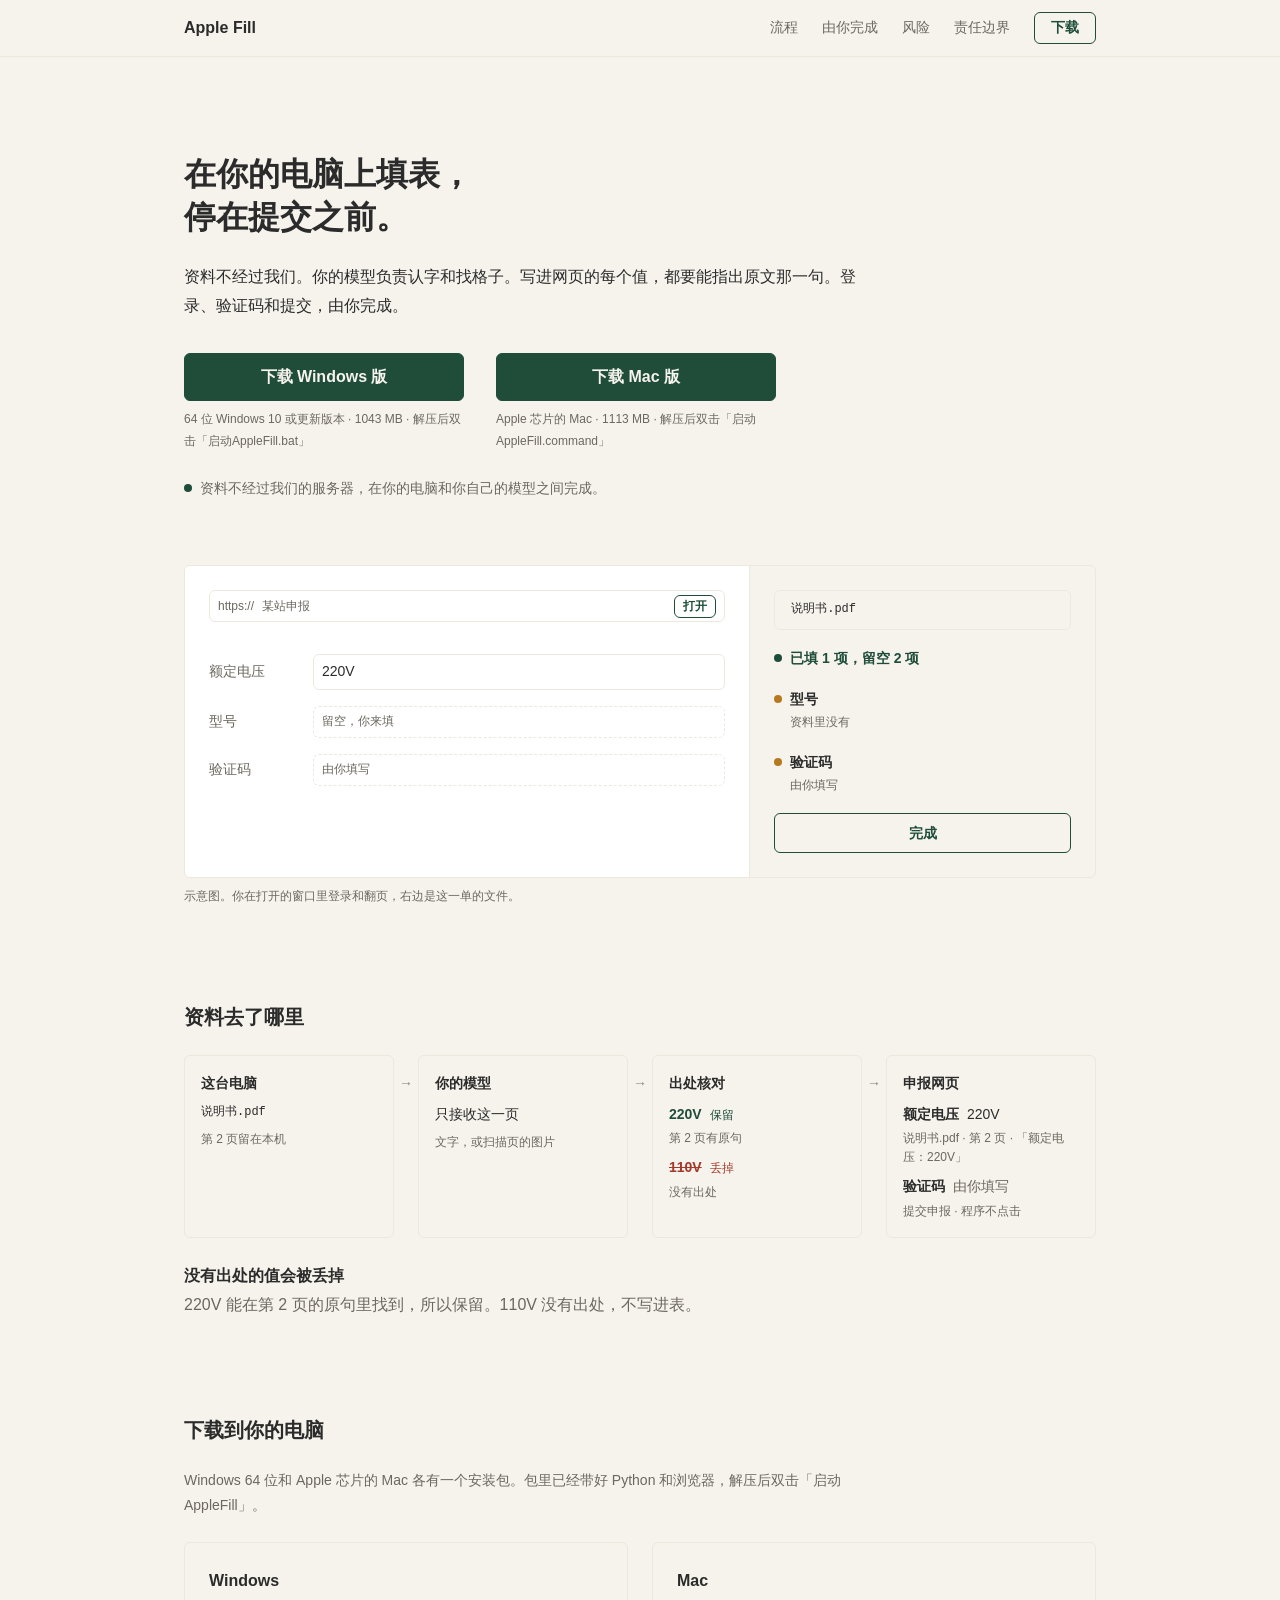
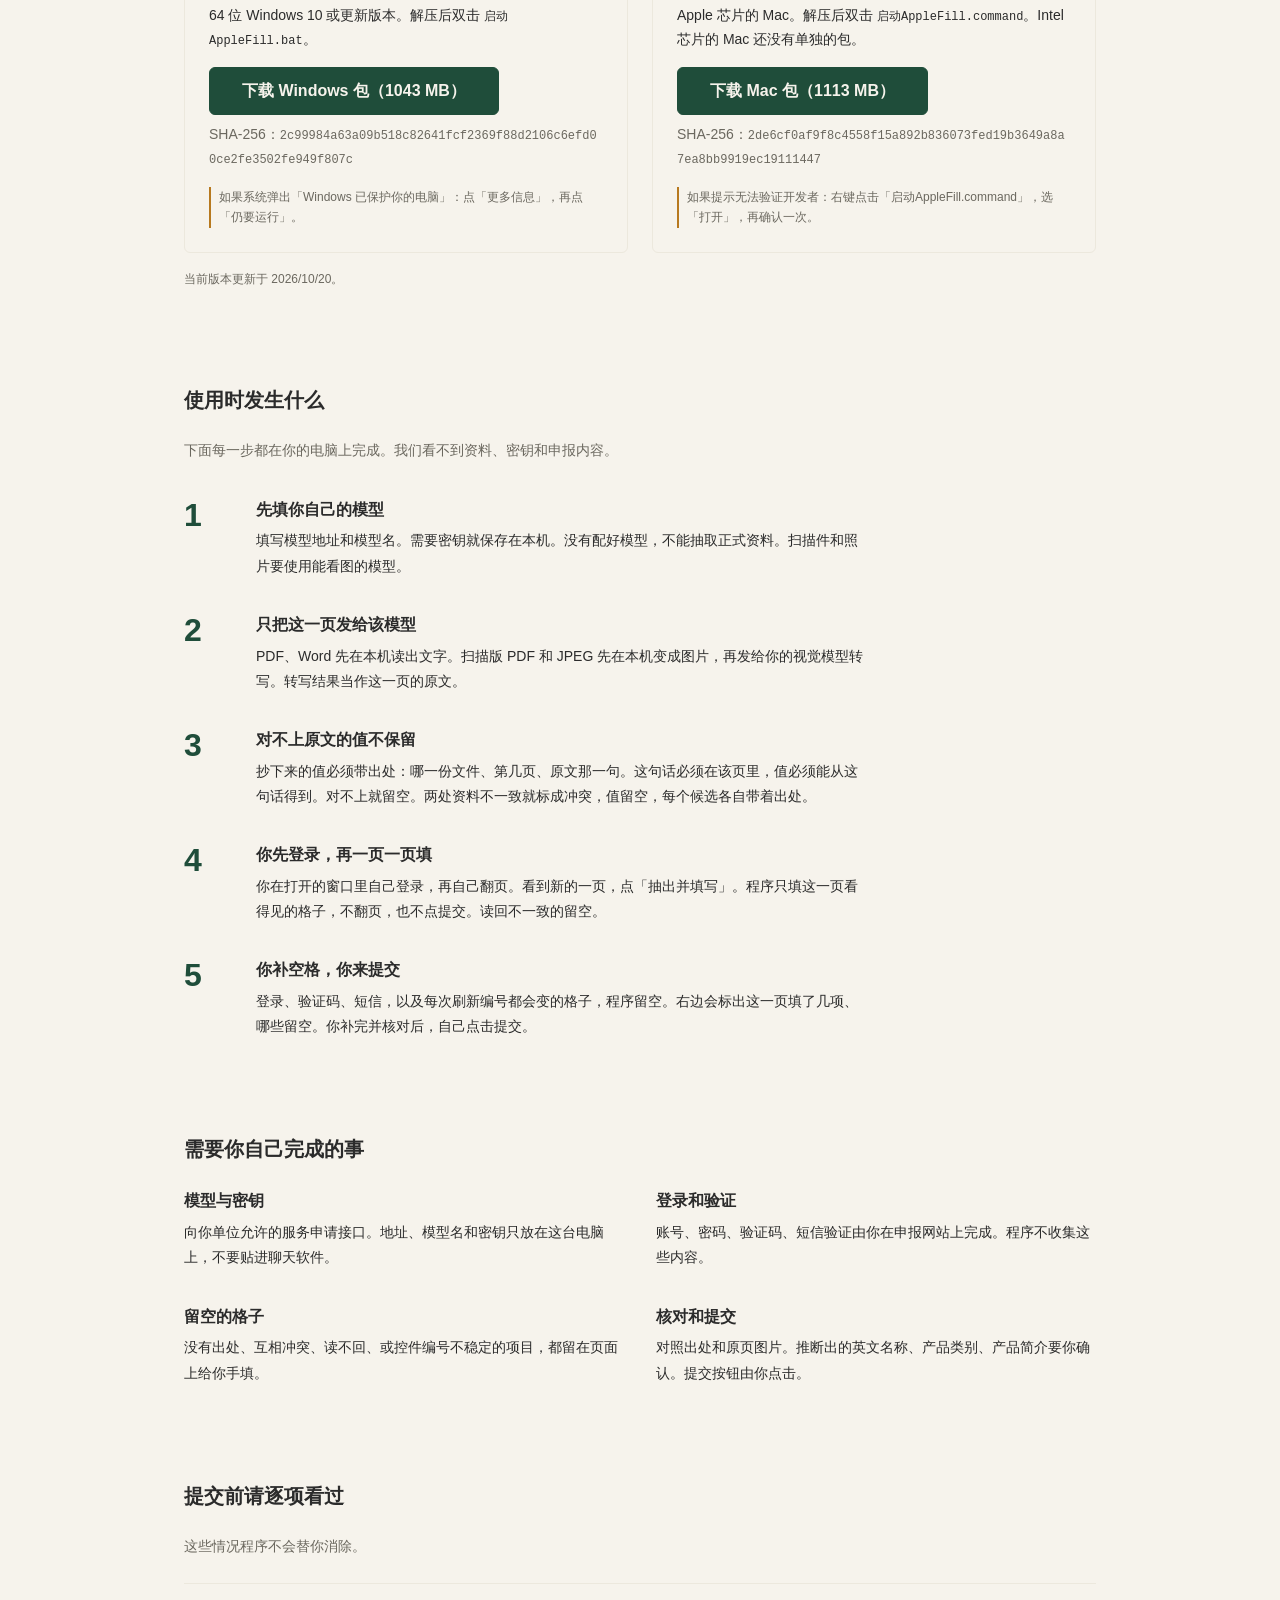
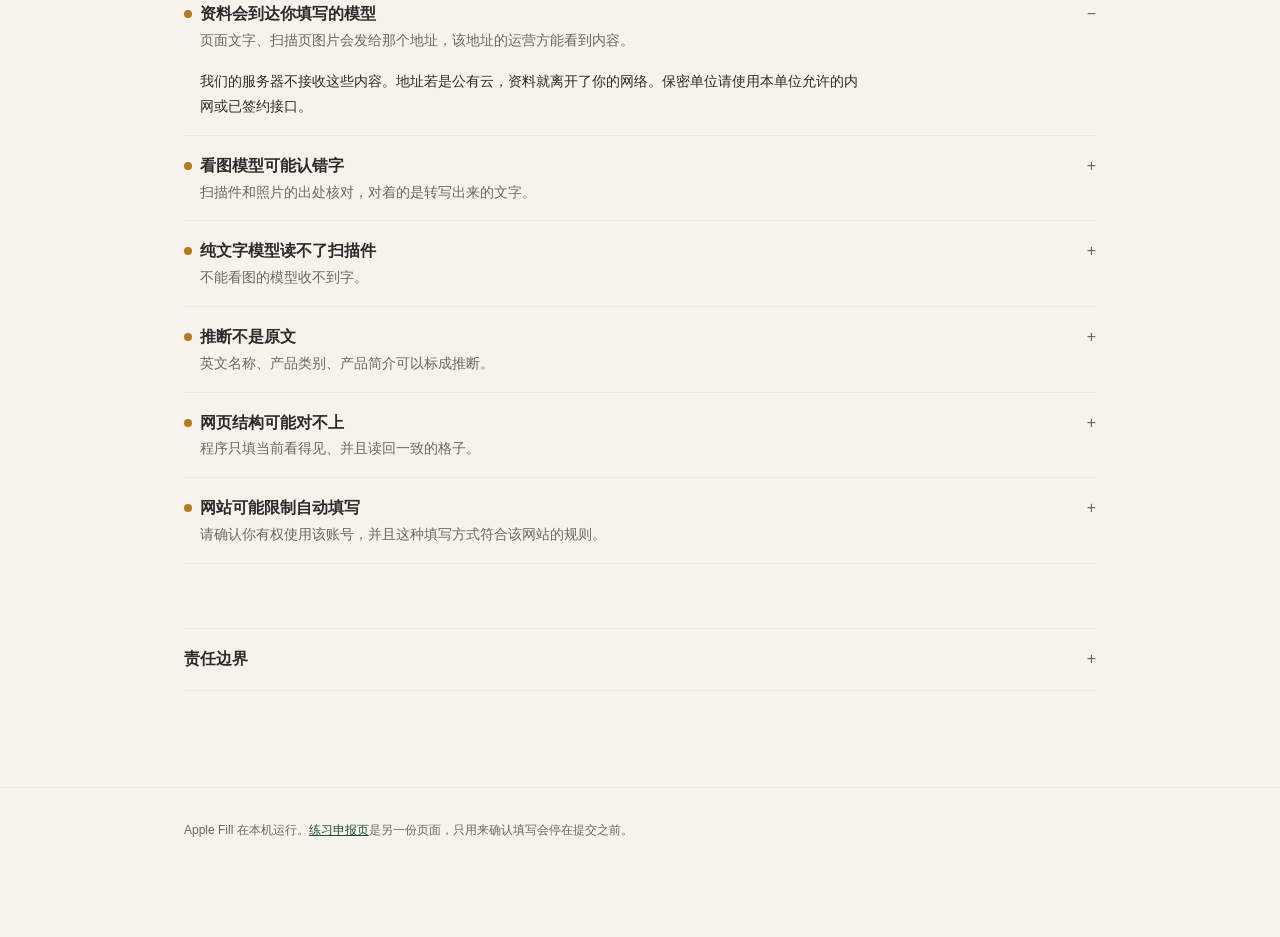
==== commit cdf48bd0: "Show Windows and Mac downloads side by side on the first screen. Co-authored-by: Cursor <cursoragent" ====
--- a/site/index.html
+++ b/site/index.html
@@ -50,13 +50,15 @@
     font-family:var(--font-ui); font-size:var(--fs-l); font-weight:600; text-decoration:none; cursor:pointer; }
   .btn:hover { opacity:.92; }
   .btn.outline { background:transparent; color:var(--green); }
-  .cta-meta { margin-top:var(--sp-1); font-size:var(--fs-s); color:var(--mute); }
-  .cta-alt { margin-top:var(--sp-1); font-size:var(--fs-s); }
+  .cta-row { display:flex; flex-wrap:wrap; gap:var(--sp-4); align-items:flex-start; }
+  .cta-col { display:flex; flex-direction:column; align-items:flex-start; gap:var(--sp-1); width:min(280px, 100%); }
+  .cta-col .btn { width:100%; }
+  .cta-meta { margin-top:0; font-size:var(--fs-s); color:var(--mute); }
   .trust { margin-top:var(--sp-3); font-size:var(--fs-m); color:var(--mute); display:flex; align-items:baseline; gap:var(--sp-1); }
   .dot { display:inline-block; width:8px; height:8px; border-radius:50%; background:var(--green); flex:none; transform:translateY(-1px); }
   .dot.amber { background:var(--amber); }
   .mobile-note { display:none; }
-  body.is-mobile #cta, body.is-mobile .cta-meta, body.is-mobile .cta-alt { display:none; }
+  body.is-mobile .cta-row { display:none; }
   body.is-mobile .mobile-note { display:block; }
   body.is-mobile .nav-dl { display:none; }
   .mobile-note p { margin-bottom:var(--sp-2); }
@@ -168,9 +170,16 @@
     <h1>在你的电脑上填表，<br>停在提交之前。</h1>
     <p class="lead">资料不经过我们。你的模型负责认字和找格子。写进网页的每个值，都要能指出原文那一句。登录、验证码和提交，由你完成。</p>
 
-    <a class="btn" id="cta" href="#downloads">下载</a>
-    <p class="cta-meta" id="cta-meta"></p>
-    <p class="cta-alt" id="cta-alt"></p>
+    <div class="cta-row">
+      <div class="cta-col">
+        <a class="btn" data-dl="win" href="#downloads">下载 Windows 版</a>
+        <p class="cta-meta">64 位 Windows 10 或更新版本 · 1043 MB · 解压后双击「启动AppleFill.bat」</p>
+      </div>
+      <div class="cta-col">
+        <a class="btn" data-dl="mac" href="#downloads">下载 Mac 版</a>
+        <p class="cta-meta">Apple 芯片的 Mac · 1113 MB · 解压后双击「启动AppleFill.command」</p>
+      </div>
+    </div>
 
     <div class="mobile-note">
       <p>请在电脑上打开此页下载。</p>
@@ -367,42 +376,16 @@
     var ua = navigator.userAgent || "";
     var touchMac = /Macintosh/.test(ua) && navigator.maxTouchPoints > 1;   // iPad 伪装成 Mac
     var isMobile = /Android|iPhone|iPad|iPod|Mobile/i.test(ua) || touchMac;
-    var os = isMobile ? "mobile" : /Windows/.test(ua) ? "win" : /Macintosh|Mac OS X/.test(ua) ? "mac" : "unknown";
     if (isMobile) document.body.classList.add("is-mobile");
 
     function href(k) { return CONFIG.url[k] || "#downloads"; }
 
     // 下载区两个按钮 + SHA
     ["win", "mac"].forEach(function (k) {
-      var a = document.querySelector('[data-dl="' + k + '"]');
-      if (a) a.href = href(k);
+      document.querySelectorAll('[data-dl="' + k + '"]').forEach(function (a) { a.href = href(k); });
       var s = document.querySelector('[data-sha="' + k + '"]');
       if (s && CONFIG.sha[k]) { s.hidden = false; s.innerHTML = "SHA-256：<span class='mono'></span>"; s.firstElementChild.textContent = CONFIG.sha[k]; }
     });
-
-    // 首屏只给一个按钮
-    var cta = document.getElementById("cta");
-    var meta = document.getElementById("cta-meta");
-    var alt = document.getElementById("cta-alt");
-    var info = {
-      win: { label: "下载 Windows 版", meta: "64 位 Windows 10 或更新版本 · 1043 MB · 解压后双击「启动AppleFill.bat」",
-             altText: "需要 Mac 版？", altKey: "mac" },
-      mac: { label: "下载 Mac 版", meta: "Apple 芯片的 Mac · 1113 MB · 解压后双击「启动AppleFill.command」",
-             altText: "需要 Windows 版？", altKey: "win" }
-    };
-    if (info[os]) {
-      cta.textContent = info[os].label;
-      cta.href = href(os);
-      meta.textContent = info[os].meta;
-      var l = document.createElement("a");
-      l.href = href(info[os].altKey);
-      l.textContent = info[os].altText;
-      alt.appendChild(l);
-    } else if (!isMobile) {
-      cta.textContent = "选择下载版本";
-      cta.href = "#downloads";
-      meta.textContent = "Windows 64 位 或 Apple 芯片的 Mac";
-    }
 
     // 手机：复制链接
     var copy = document.getElementById("copy-link");
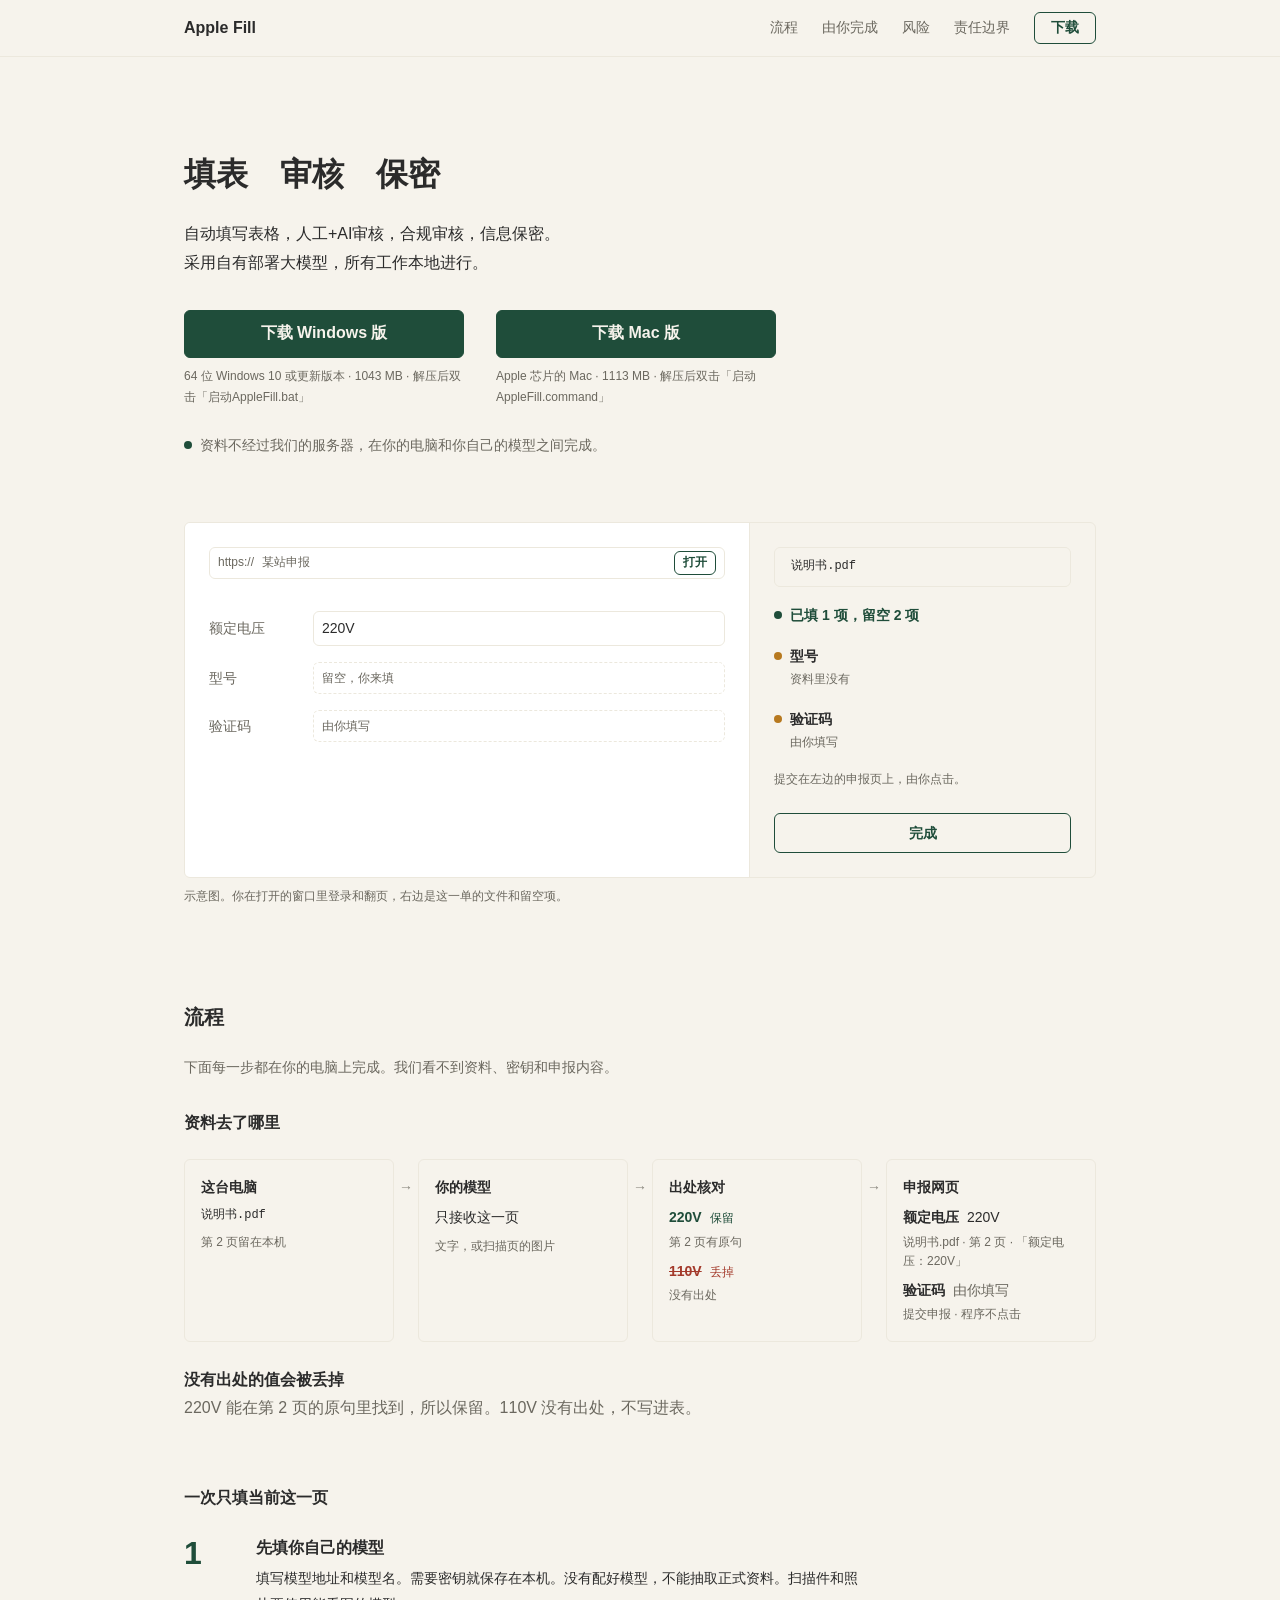
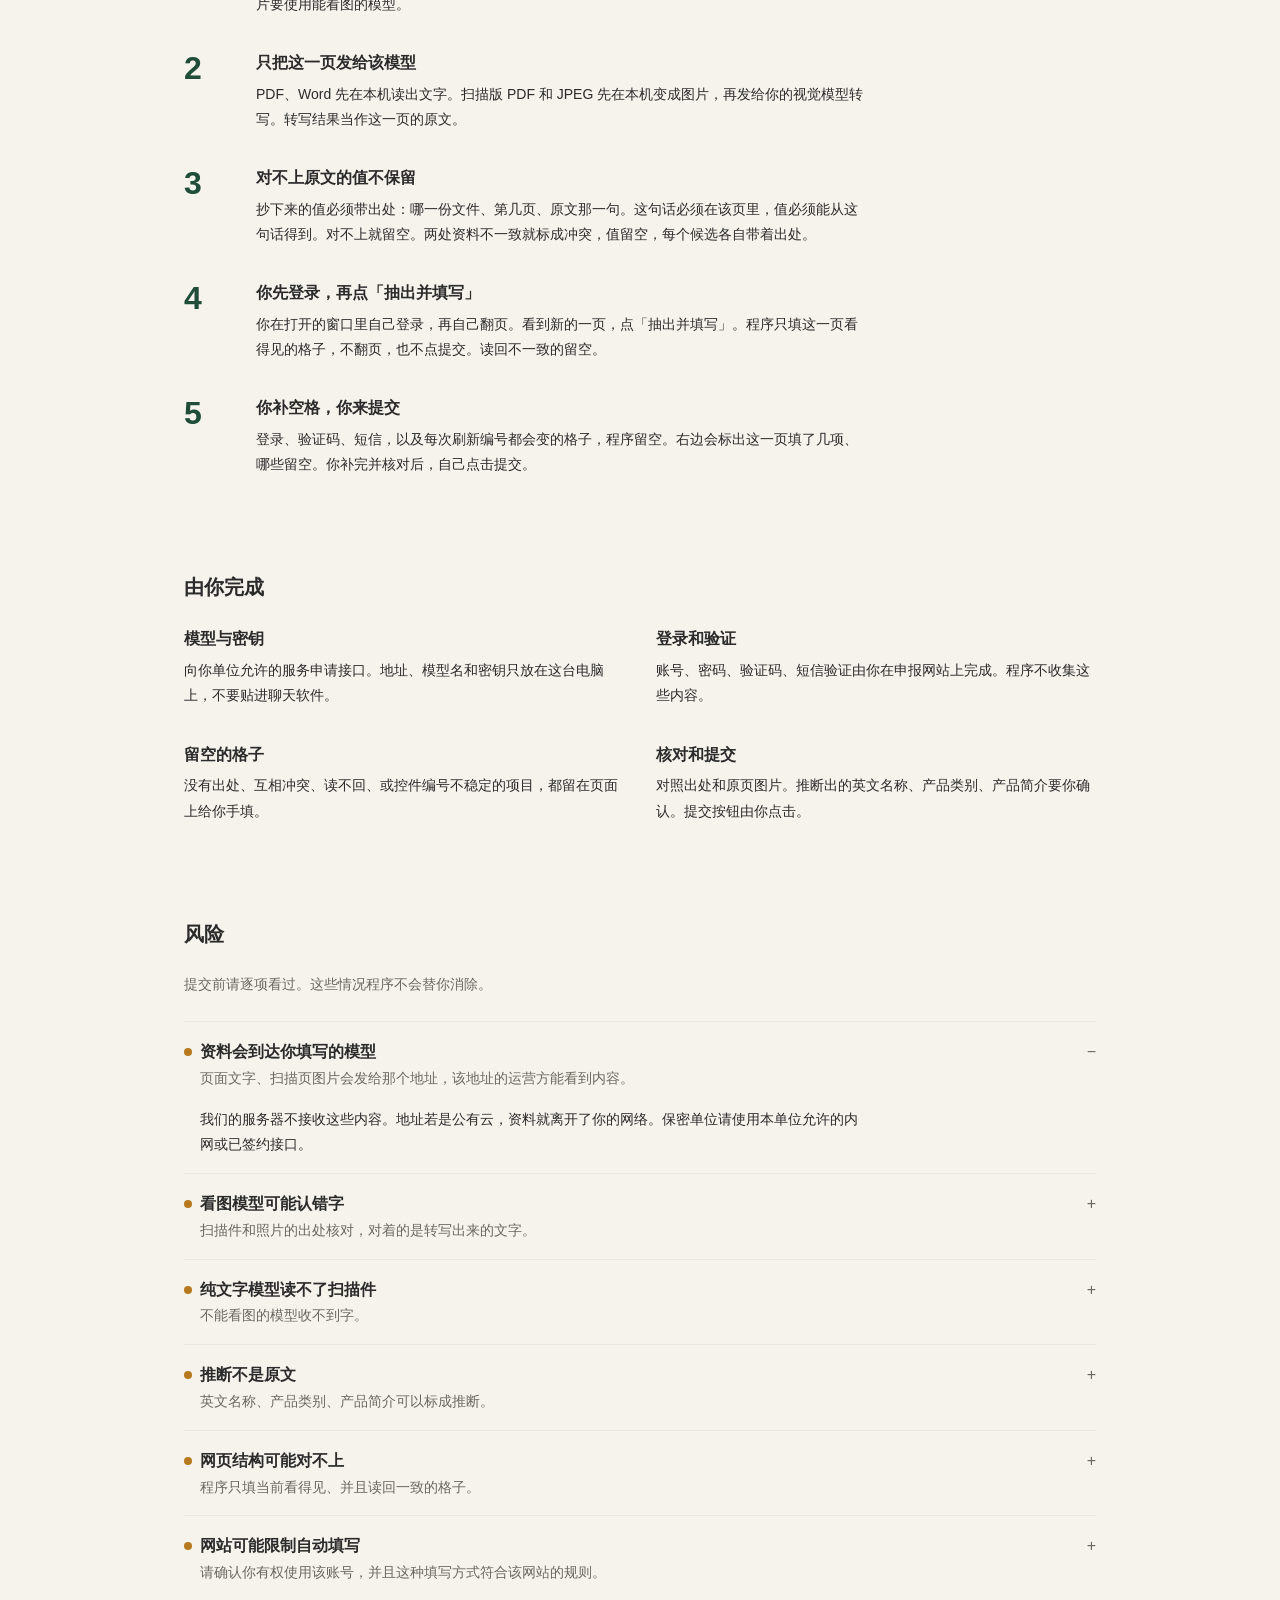
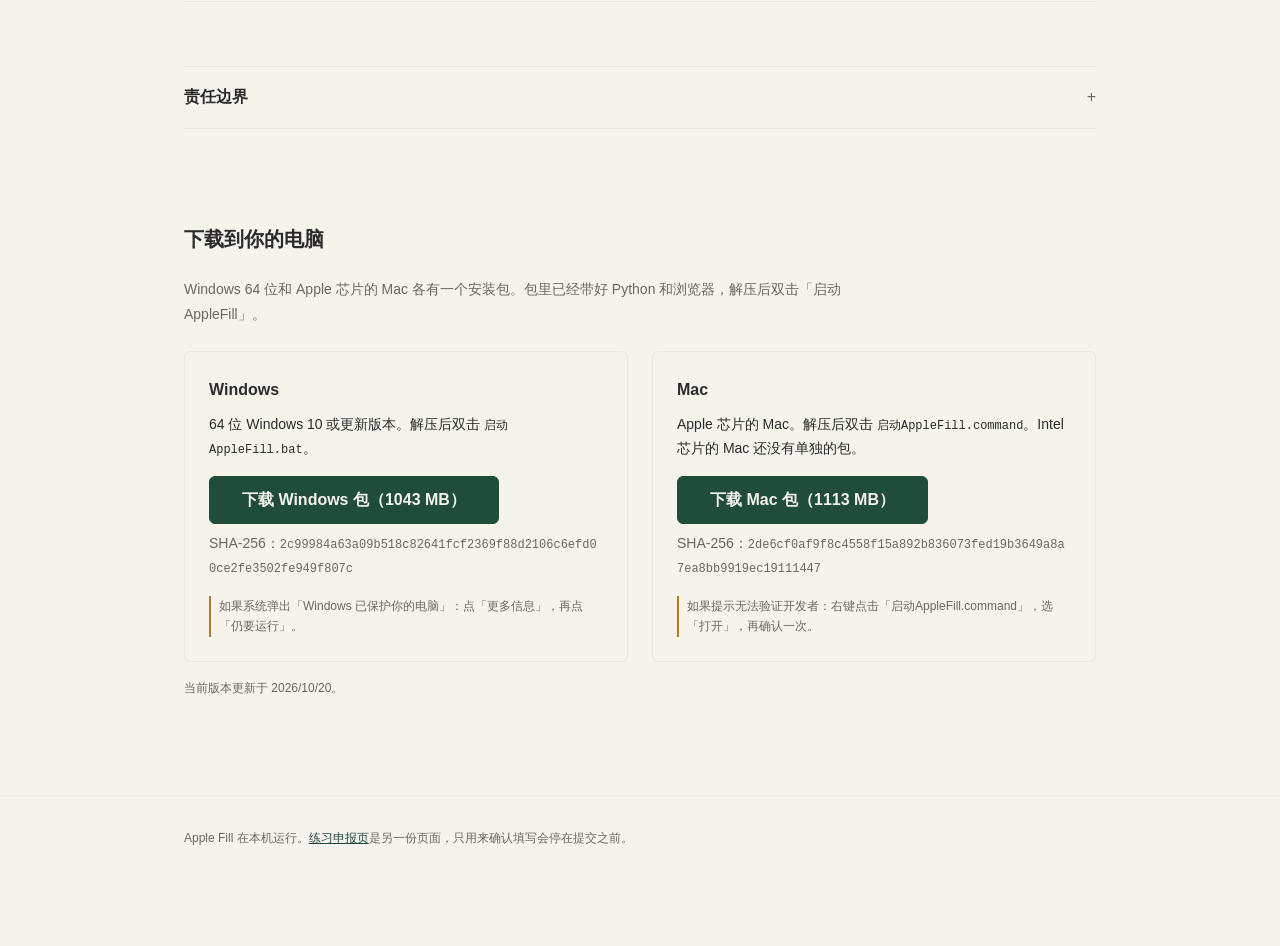
==== commit 8e1fc4ae: "Reframe the download page around filling, review, and local confidentiality. Co-authored-by: Cursor " ====
--- a/site/index.html
+++ b/site/index.html
@@ -4,7 +4,7 @@
 <meta charset="utf-8">
 <meta name="viewport" content="width=device-width, initial-scale=1">
 <title>Apple Fill</title>
-<meta name="description" content="在你的电脑上填表，停在提交之前。资料不经过我们。">
+<meta name="description" content="填表、审核、保密。资料不经过我们。">
 <style>
   /* ===== 与桌面 App 同一套规则（theme.css），此处内联以便单文件发布 ===== */
   :root {
@@ -28,6 +28,8 @@
   .prose { max-width:680px; }
   section { padding:var(--sp-8) 0 0; }
   h2 { font-size:var(--fs-xl); font-weight:600; line-height:1.4; margin-bottom:var(--sp-3); }
+  .subh { font-size:var(--fs-l); font-weight:600; line-height:1.4; margin:var(--sp-6) 0 var(--sp-3); }
+  h3.subh:first-of-type { margin-top:0; }
 
   /* ===== 顶部导航 ===== */
   .nav { position:sticky; top:0; z-index:10; background:var(--paper); border-bottom:var(--line); }
@@ -78,7 +80,8 @@
   .shot .status { color:var(--green); font-weight:600; display:flex; gap:var(--sp-1); align-items:baseline; }
   .shot .blank { display:grid; grid-template-columns:8px 1fr; column-gap:var(--sp-1); align-items:baseline; font-size:var(--fs-m); }
   .shot .blank .r { grid-column:2; font-size:var(--fs-s); color:var(--mute); }
-  .shot .fakebtn { margin-top:auto; border:1px solid var(--green); color:var(--green); border-radius:var(--radius); text-align:center; height:40px; line-height:38px; font-weight:600; }
+  .shot .hand { margin-top:auto; font-size:var(--fs-s); color:var(--mute); line-height:1.6; }
+  .shot .fakebtn { margin-top:var(--sp-1); border:1px solid var(--green); color:var(--green); border-radius:var(--radius); text-align:center; height:40px; line-height:38px; font-weight:600; }
   .shot-cap { margin-top:var(--sp-1); font-size:var(--fs-s); color:var(--mute); }
   @media (max-width:760px) { .shot { grid-template-columns:1fr; } .shot .right { border-left:none; border-top:var(--line); } }
 
@@ -167,8 +170,8 @@
 
   <!-- ===== 首屏：只回答「是什么、怎么拿、安不安全」 ===== -->
   <div class="hero">
-    <h1>在你的电脑上填表，<br>停在提交之前。</h1>
-    <p class="lead">资料不经过我们。你的模型负责认字和找格子。写进网页的每个值，都要能指出原文那一句。登录、验证码和提交，由你完成。</p>
+    <h1>填表　审核　保密</h1>
+    <p class="lead">自动填写表格，人工+AI审核，合规审核，信息保密。<br>采用自有部署大模型，所有工作本地进行。</p>
 
     <div class="cta-row">
       <div class="cta-col">
@@ -203,15 +206,18 @@
         <div class="status"><span class="dot"></span>已填 1 项，留空 2 项</div>
         <div class="blank"><span class="dot amber"></span><span class="w6">型号</span><span class="r">资料里没有</span></div>
         <div class="blank"><span class="dot amber"></span><span class="w6">验证码</span><span class="r">由你填写</span></div>
+        <p class="hand">提交在左边的申报页上，由你点击。</p>
         <div class="fakebtn">完成</div>
       </div>
     </div>
-    <p class="shot-cap">示意图。你在打开的窗口里登录和翻页，右边是这一单的文件。</p>
+    <p class="shot-cap">示意图。你在打开的窗口里登录和翻页，右边是这一单的文件和留空项。</p>
   </div>
 
-  <!-- ===== 数据去向 ===== -->
+  <!-- ===== 流程：资料去向 + 五步 ===== -->
   <section id="flow">
-    <h2>资料去了哪里</h2>
+    <h2>流程</h2>
+    <p class="prose mute" style="font-size:var(--fs-m);margin-bottom:var(--sp-4)">下面每一步都在你的电脑上完成。我们看不到资料、密钥和申报内容。</p>
+    <h3 class="subh">资料去了哪里</h3>
     <div class="flow">
       <div class="cell">
         <div class="t">这台电脑</div>
@@ -242,35 +248,8 @@
       <span class="w6">没有出处的值会被丢掉</span>
       <span class="mute">220V 能在第 2 页的原句里找到，所以保留。110V 没有出处，不写进表。</span>
     </p>
-  </section>
-
-  <!-- ===== 下载 ===== -->
-  <section id="downloads">
-    <h2>下载到你的电脑</h2>
-    <p class="prose mute" style="font-size:var(--fs-m);margin-bottom:var(--sp-3)">Windows 64 位和 Apple 芯片的 Mac 各有一个安装包。包里已经带好 Python 和浏览器，解压后双击「启动AppleFill」。</p>
-    <div class="dl-grid">
-      <div class="dl-card" id="card-win">
-        <h3>Windows</h3>
-        <p>64 位 Windows 10 或更新版本。解压后双击 <span class="mono">启动AppleFill.bat</span>。</p>
-        <a class="btn" data-dl="win" href="#downloads">下载 Windows 包（1043 MB）</a>
-        <p class="sha" data-sha="win" hidden></p>
-        <div class="tip">如果系统弹出「Windows 已保护你的电脑」：点「更多信息」，再点「仍要运行」。</div>
-      </div>
-      <div class="dl-card" id="card-mac">
-        <h3>Mac</h3>
-        <p>Apple 芯片的 Mac。解压后双击 <span class="mono">启动AppleFill.command</span>。Intel 芯片的 Mac 还没有单独的包。</p>
-        <a class="btn" data-dl="mac" href="#downloads">下载 Mac 包（1113 MB）</a>
-        <p class="sha" data-sha="mac" hidden></p>
-        <div class="tip">如果提示无法验证开发者：右键点击「启动AppleFill.command」，选「打开」，再确认一次。</div>
-      </div>
-    </div>
-    <p class="updated">当前版本更新于 2026/10/20。</p>
-  </section>
-
-  <!-- ===== 五步 ===== -->
-  <section>
-    <h2>使用时发生什么</h2>
-    <p class="prose mute" style="font-size:var(--fs-m);margin-bottom:var(--sp-4)">下面每一步都在你的电脑上完成。我们看不到资料、密钥和申报内容。</p>
+
+    <h3 class="subh">一次只填当前这一页</h3>
     <ol class="steps prose">
       <li class="step"><span class="n">1</span><div>
         <div class="h">先填你自己的模型</div>
@@ -282,7 +261,7 @@
         <div class="h">对不上原文的值不保留</div>
         <div class="d">抄下来的值必须带出处：哪一份文件、第几页、原文那一句。这句话必须在该页里，值必须能从这句话得到。对不上就留空。两处资料不一致就标成冲突，值留空，每个候选各自带着出处。</div></div></li>
       <li class="step"><span class="n">4</span><div>
-        <div class="h">你先登录，再一页一页填</div>
+        <div class="h">你先登录，再点「抽出并填写」</div>
         <div class="d">你在打开的窗口里自己登录，再自己翻页。看到新的一页，点「抽出并填写」。程序只填这一页看得见的格子，不翻页，也不点提交。读回不一致的留空。</div></div></li>
       <li class="step"><span class="n">5</span><div>
         <div class="h">你补空格，你来提交</div>
@@ -292,7 +271,7 @@
 
   <!-- ===== 由你完成 ===== -->
   <section id="todo">
-    <h2>需要你自己完成的事</h2>
+    <h2>由你完成</h2>
     <div class="todo">
       <div><div class="h">模型与密钥</div><div class="d">向你单位允许的服务申请接口。地址、模型名和密钥只放在这台电脑上，不要贴进聊天软件。</div></div>
       <div><div class="h">登录和验证</div><div class="d">账号、密码、验证码、短信验证由你在申报网站上完成。程序不收集这些内容。</div></div>
@@ -303,8 +282,8 @@
 
   <!-- ===== 风险：按严重程度排序，第一条默认展开 ===== -->
   <section id="risks">
-    <h2>提交前请逐项看过</h2>
-    <p class="prose mute" style="font-size:var(--fs-m);margin-bottom:var(--sp-3)">这些情况程序不会替你消除。</p>
+    <h2>风险</h2>
+    <p class="prose mute" style="font-size:var(--fs-m);margin-bottom:var(--sp-3)">提交前请逐项看过。这些情况程序不会替你消除。</p>
 
     <details open>
       <summary><span class="dot amber"></span><span class="ttl">资料会到达你填写的模型</span><span class="one">页面文字、扫描页图片会发给那个地址，该地址的运营方能看到内容。</span></summary>
@@ -324,7 +303,7 @@
     </details>
     <details>
       <summary><span class="dot amber"></span><span class="ttl">网页结构可能对不上</span><span class="one">程序只填当前看得见、并且读回一致的格子。</span></summary>
-      <div class="more">你自己翻到下一页，再点一次。门户改版、验证码、动态编号会留空，由你在页面上补完。</div>
+      <div class="more">翻到下一页后，再点一次「抽出并填写」。门户改版、验证码、动态编号会留空，由你在页面上补完。</div>
     </details>
     <details>
       <summary><span class="dot amber"></span><span class="ttl">网站可能限制自动填写</span><span class="one">请确认你有权使用该账号，并且这种填写方式符合该网站的规则。</span></summary>
@@ -345,6 +324,29 @@
         <li>因资料本身有误、模型误读、你修改了内容，或你自行提交，而产生的损失，本程序的提供者不承担责任。</li>
       </ul>
     </details>
+  </section>
+
+  <!-- ===== 下载：放在责任说明之后 ===== -->
+  <section id="downloads">
+    <h2>下载到你的电脑</h2>
+    <p class="prose mute" style="font-size:var(--fs-m);margin-bottom:var(--sp-3)">Windows 64 位和 Apple 芯片的 Mac 各有一个安装包。包里已经带好 Python 和浏览器，解压后双击「启动AppleFill」。</p>
+    <div class="dl-grid">
+      <div class="dl-card" id="card-win">
+        <h3>Windows</h3>
+        <p>64 位 Windows 10 或更新版本。解压后双击 <span class="mono">启动AppleFill.bat</span>。</p>
+        <a class="btn" data-dl="win" href="#downloads">下载 Windows 包（1043 MB）</a>
+        <p class="sha" data-sha="win" hidden></p>
+        <div class="tip">如果系统弹出「Windows 已保护你的电脑」：点「更多信息」，再点「仍要运行」。</div>
+      </div>
+      <div class="dl-card" id="card-mac">
+        <h3>Mac</h3>
+        <p>Apple 芯片的 Mac。解压后双击 <span class="mono">启动AppleFill.command</span>。Intel 芯片的 Mac 还没有单独的包。</p>
+        <a class="btn" data-dl="mac" href="#downloads">下载 Mac 包（1113 MB）</a>
+        <p class="sha" data-sha="mac" hidden></p>
+        <div class="tip">如果提示无法验证开发者：右键点击「启动AppleFill.command」，选「打开」，再确认一次。</div>
+      </div>
+    </div>
+    <p class="updated">当前版本更新于 2026/10/20。</p>
   </section>
 
 </main>
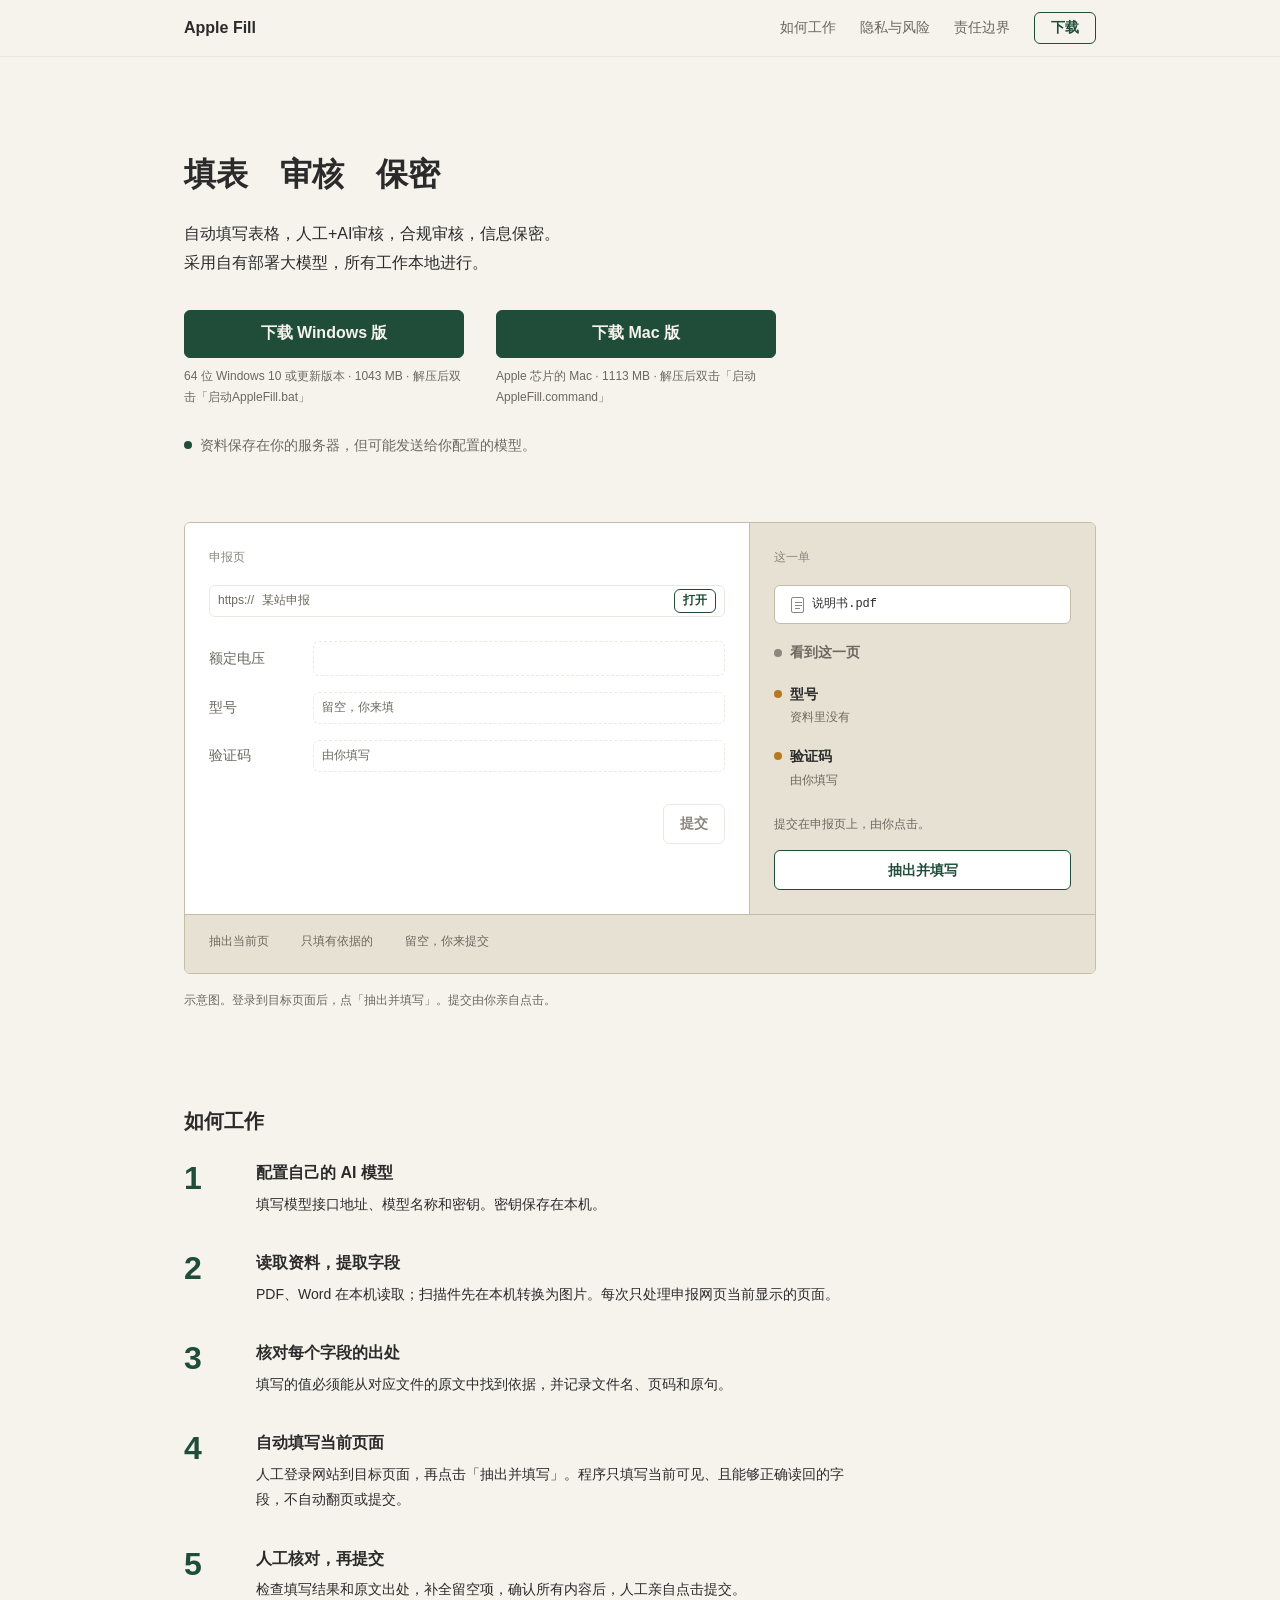
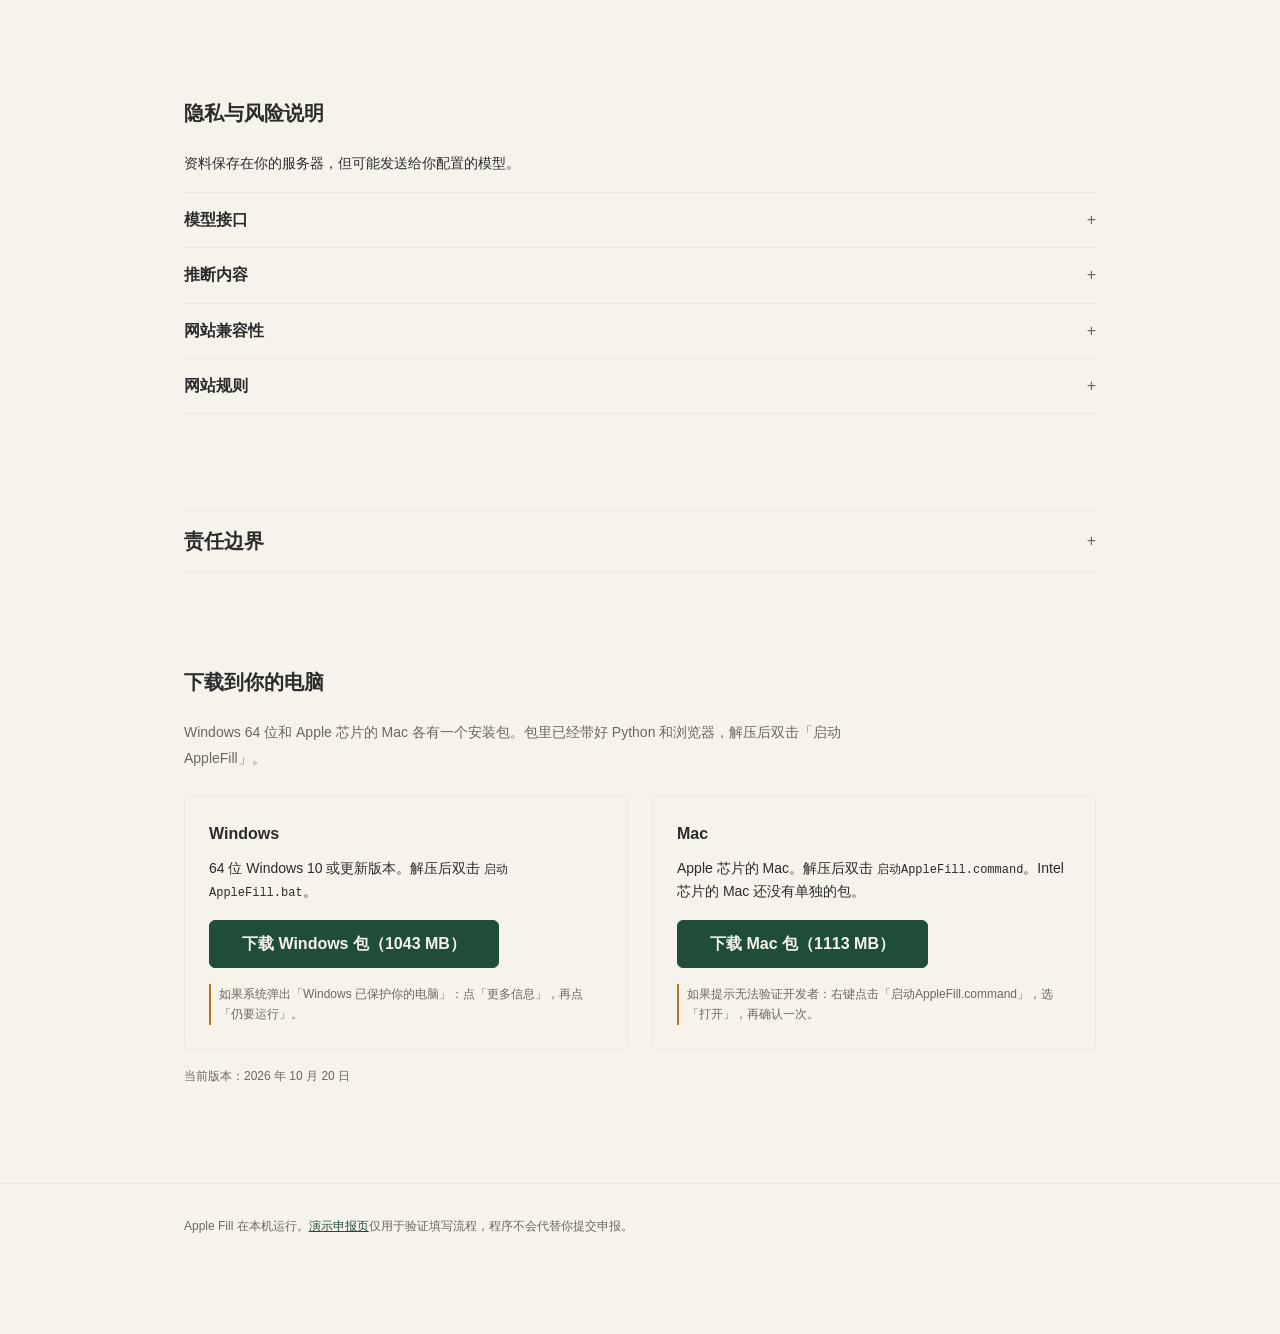
==== commit f1f263d8: "Refresh the download page with a filling loop and folded privacy notes. Co-authored-by: Cursor <curs" ====
--- a/site/index.html
+++ b/site/index.html
@@ -4,7 +4,7 @@
 <meta charset="utf-8">
 <meta name="viewport" content="width=device-width, initial-scale=1">
 <title>Apple Fill</title>
-<meta name="description" content="填表、审核、保密。资料不经过我们。">
+<meta name="description" content="填表、审核、保密。采用自有部署大模型，所有工作本地进行。">
 <style>
   /* ===== 与桌面 App 同一套规则（theme.css），此处内联以便单文件发布 ===== */
   :root {
@@ -65,25 +65,171 @@
   body.is-mobile .nav-dl { display:none; }
   .mobile-note p { margin-bottom:var(--sp-2); }
 
-  /* ===== 窗口示意图 ===== */
-  .shot-wrap { padding-top:var(--sp-6); }
-  .shot { display:grid; grid-template-columns:62fr 38fr; border:var(--line); border-radius:var(--radius); overflow:hidden; background:var(--paper); }
-  .shot .left { background:#fff; padding:var(--sp-3); }
-  .shot .right { padding:var(--sp-3); border-left:var(--line); display:flex; flex-direction:column; gap:var(--sp-2); font-size:var(--fs-m); }
-  .addr { display:flex; gap:var(--sp-1); align-items:center; height:32px; border:var(--line); border-radius:var(--radius); padding:0 var(--sp-1); font-size:var(--fs-s); color:var(--mute); margin-bottom:var(--sp-3); }
+  /* ===== 窗口示意图：8s 循环。抽出 → 写入有依据的 → 留空并留给你提交 ===== */
+  .shot-wrap { --shot:8s; --play:running; padding-top:var(--sp-6); }
+  .shot-wrap:hover { --play:paused; }
+  .shot { --shot-edge:#C4BBA8; display:grid; grid-template-columns:62fr 38fr; border:1px solid var(--shot-edge); border-radius:var(--radius); overflow:hidden; background:#fff; }
+  .shot .left { background:#fff; padding:var(--sp-3); display:flex; flex-direction:column; }
+  .shot .right { padding:var(--sp-3); border-left:1px solid var(--shot-edge); background:#E7E1D4; display:flex; flex-direction:column; gap:var(--sp-2); font-size:var(--fs-m); }
+  .pane-kicker { font-size:var(--fs-s); color:var(--mute-soft); margin-bottom:var(--sp-2); }
+  .shot .right .pane-kicker { margin-bottom:0; }
+  .addr { display:flex; gap:var(--sp-1); align-items:center; height:32px; border:var(--line); border-radius:var(--radius); padding:0 var(--sp-1); font-size:var(--fs-s); color:var(--mute); margin-bottom:var(--sp-2); }
   .addr .go { margin-left:auto; border:1px solid var(--green); color:var(--green); border-radius:var(--radius); padding:0 var(--sp-1); font-weight:600; }
   .frow { display:grid; grid-template-columns:96px 1fr; gap:var(--sp-1); align-items:center; padding:var(--sp-1) 0; font-size:var(--fs-m); }
   .frow .lab { color:var(--mute); }
-  .frow .box { border:1px solid var(--paper-deep); border-radius:var(--radius); padding:4px var(--sp-1); min-height:32px; display:flex; align-items:center; }
+  .frow .box { position:relative; border:1px solid var(--paper-deep); border-radius:var(--radius); padding:4px var(--sp-1); min-height:32px; display:flex; align-items:center; background:transparent; }
   .frow .box.empty { border-style:dashed; color:var(--mute); font-size:var(--fs-s); }
-  .shot .files { font-family:var(--font-mono); font-size:var(--fs-s); border:var(--line); border-radius:var(--radius); padding:var(--sp-1) var(--sp-2); }
-  .shot .status { color:var(--green); font-weight:600; display:flex; gap:var(--sp-1); align-items:baseline; }
+  .shot .is-volt .box { border-style:dashed; overflow:hidden; }
+  .shot .val { display:inline-block; font-weight:600; clip-path:inset(0 100% 0 0); }
+  .shot .cite { position:absolute; right:var(--sp-1); top:0; bottom:0; display:flex; align-items:center; gap:6px; font-family:var(--font-mono); font-size:var(--fs-s); color:var(--mute); opacity:0; }
+  .shot .cite::before { content:""; width:1px; height:10px; background:var(--green); flex:none; }
+  .shot .is-volt .box::after { content:""; position:absolute; left:0; right:0; bottom:0; height:2px; background:var(--green); transform:scaleX(0); transform-origin:left center; }
+  .submit-row { margin-top:var(--sp-3); display:flex; justify-content:flex-end; align-items:center; gap:var(--sp-1); }
+  .submit { display:inline-flex; align-items:center; height:40px; padding:0 var(--sp-2); border:1px solid var(--paper-deep); border-radius:var(--radius); color:var(--mute-soft); font-weight:600; font-size:var(--fs-m); background:#fff; }
+  .submit-note { font-size:var(--fs-s); color:var(--mute); opacity:0; }
+  .shot .files { display:flex; align-items:center; gap:var(--sp-1); font-family:var(--font-mono); font-size:var(--fs-s); border:1px solid var(--shot-edge); border-radius:var(--radius); padding:var(--sp-1) var(--sp-2); background:#fff; }
+  .doc { width:13px; height:16px; border:1px solid var(--mute-soft); border-radius:2px; flex:none; background:
+    linear-gradient(var(--mute-soft), var(--mute-soft)) 3px 4px / 7px 1px no-repeat,
+    linear-gradient(var(--mute-soft), var(--mute-soft)) 3px 7px / 7px 1px no-repeat,
+    linear-gradient(var(--mute-soft), var(--mute-soft)) 3px 10px / 5px 1px no-repeat; }
+  .shot .status { font-weight:600; display:flex; gap:var(--sp-1); align-items:baseline; min-height:1.6em; }
+  .shot .status .dot { background:var(--mute-soft); transform:none; }
+  .st-stack { position:relative; min-height:1.6em; }
+  .st { white-space:nowrap; }
+  .st-done { color:var(--green); opacity:0; }
+  .st-wait { position:absolute; left:0; top:0; color:var(--mute); }
   .shot .blank { display:grid; grid-template-columns:8px 1fr; column-gap:var(--sp-1); align-items:baseline; font-size:var(--fs-m); }
   .shot .blank .r { grid-column:2; font-size:var(--fs-s); color:var(--mute); }
-  .shot .hand { margin-top:auto; font-size:var(--fs-s); color:var(--mute); line-height:1.6; }
-  .shot .fakebtn { margin-top:var(--sp-1); border:1px solid var(--green); color:var(--green); border-radius:var(--radius); text-align:center; height:40px; line-height:38px; font-weight:600; }
-  .shot-cap { margin-top:var(--sp-1); font-size:var(--fs-s); color:var(--mute); }
-  @media (max-width:760px) { .shot { grid-template-columns:1fr; } .shot .right { border-left:none; border-top:var(--line); } }
+  .shot .hand { margin-top:var(--sp-1); font-size:var(--fs-s); color:var(--mute); line-height:1.6; }
+  .shot .fakebtn { border:1px solid var(--green); color:var(--green); background:#fff; border-radius:var(--radius); text-align:center; height:40px; line-height:38px; font-weight:600; }
+  .beats { grid-column:1 / -1; list-style:none; display:flex; flex-wrap:wrap; gap:var(--sp-1) var(--sp-4); margin:0; padding:var(--sp-2) var(--sp-3); border-top:1px solid var(--shot-edge); background:#E7E1D4; font-size:var(--fs-s); color:var(--mute); }
+  .beats li { position:relative; padding-bottom:4px; }
+  .beats li::after { content:""; position:absolute; left:0; right:0; bottom:0; height:1px; background:var(--green); transform:scaleX(0); transform-origin:left center; }
+  .shot-cap { margin-top:var(--sp-2); font-size:var(--fs-s); color:var(--mute); }
+  @media (max-width:760px) {
+    .shot { grid-template-columns:1fr; }
+    .shot .right { border-left:none; border-top:1px solid var(--shot-edge); }
+  }
+  @media (max-width:380px) { .shot .cite { display:none; } }
+
+  @media (prefers-reduced-motion:no-preference) {
+    .shot .fakebtn { animation:shot-btn var(--shot) linear infinite; animation-play-state:var(--play); }
+    .shot .files { animation:shot-file var(--shot) linear infinite; animation-play-state:var(--play); }
+    .shot .val { animation:shot-val var(--shot) linear infinite; animation-play-state:var(--play); }
+    .shot .cite { animation:shot-cite var(--shot) linear infinite; animation-play-state:var(--play); }
+    .shot .is-volt .lab { animation:shot-volt-lab var(--shot) linear infinite; animation-play-state:var(--play); }
+    .shot .is-volt .box { animation:shot-volt-box var(--shot) linear infinite; animation-play-state:var(--play); }
+    .shot .is-volt .box::after { animation:shot-line var(--shot) linear infinite; animation-play-state:var(--play); }
+    .shot .is-model .box { animation:shot-model-box var(--shot) linear infinite; animation-play-state:var(--play); }
+    .shot .is-code .box { animation:shot-code-box var(--shot) linear infinite; animation-play-state:var(--play); }
+    .shot .st-wait { animation:shot-wait var(--shot) linear infinite; animation-play-state:var(--play); }
+    .shot .st-done { animation:shot-done var(--shot) linear infinite; animation-play-state:var(--play); }
+    .shot .status .dot { animation:shot-dot var(--shot) linear infinite; animation-play-state:var(--play); }
+    .shot .submit { animation:shot-submit var(--shot) linear infinite; animation-play-state:var(--play); }
+    .shot .submit-note { animation:shot-note var(--shot) linear infinite; animation-play-state:var(--play); }
+    .shot .hand { animation:shot-hand var(--shot) linear infinite; animation-play-state:var(--play); }
+    .beats li:nth-child(1) { animation:beat-c1 var(--shot) linear infinite; animation-play-state:var(--play); }
+    .beats li:nth-child(2) { animation:beat-c2 var(--shot) linear infinite; animation-play-state:var(--play); }
+    .beats li:nth-child(3) { animation:beat-c3 var(--shot) linear infinite; animation-play-state:var(--play); }
+    .beats li:nth-child(1)::after { animation:beat-l1 var(--shot) linear infinite; animation-play-state:var(--play); }
+    .beats li:nth-child(2)::after { animation:beat-l2 var(--shot) linear infinite; animation-play-state:var(--play); }
+    .beats li:nth-child(3)::after { animation:beat-l3 var(--shot) linear infinite; animation-play-state:var(--play); }
+  }
+  @keyframes shot-btn {
+    0%, 7% { background:#fff; color:var(--green); transform:none; box-shadow:none; }
+    12% { background:var(--green); color:var(--paper); transform:translateY(1px); box-shadow:0 0 0 4px rgba(31,77,58,.14); }
+    18%, 100% { background:#fff; color:var(--green); transform:none; box-shadow:none; }
+  }
+  @keyframes shot-file {
+    0%, 8% { border-color:var(--shot-edge); }
+    14%, 32% { border-color:var(--green); }
+    42%, 100% { border-color:var(--shot-edge); }
+  }
+  @keyframes shot-val {
+    0%, 16% { clip-path:inset(0 100% 0 0); }
+    30%, 88% { clip-path:inset(0 0 0 0); }
+    96%, 100% { clip-path:inset(0 100% 0 0); }
+  }
+  @keyframes shot-cite {
+    0%, 26% { opacity:0; }
+    36%, 88% { opacity:1; }
+    96%, 100% { opacity:0; }
+  }
+  @keyframes shot-volt-lab {
+    0%, 16% { color:var(--mute); }
+    30%, 88% { color:var(--ink); }
+    96%, 100% { color:var(--mute); }
+  }
+  @keyframes shot-volt-box {
+    0%, 16% { border-style:dashed; background:transparent; }
+    28%, 88% { border-style:solid; background:rgba(31,77,58,.10); }
+    96%, 100% { border-style:dashed; background:transparent; }
+  }
+  @keyframes shot-line {
+    0%, 16% { transform:scaleX(0); }
+    30%, 88% { transform:scaleX(1); }
+    96%, 100% { transform:scaleX(0); }
+  }
+  @keyframes shot-model-box {
+    0%, 54% { border-color:var(--paper-deep); background-color:transparent; }
+    60%, 68% { border-color:var(--amber); background-color:rgba(183,121,31,.16); }
+    76%, 100% { border-color:var(--paper-deep); background-color:transparent; }
+  }
+  @keyframes shot-code-box {
+    0%, 66% { border-color:var(--paper-deep); background-color:transparent; }
+    72%, 80% { border-color:var(--amber); background-color:rgba(183,121,31,.16); }
+    86%, 100% { border-color:var(--paper-deep); background-color:transparent; }
+  }
+  @keyframes shot-wait {
+    0%, 14% { opacity:1; }
+    26%, 90% { opacity:0; }
+    98%, 100% { opacity:1; }
+  }
+  @keyframes shot-done {
+    0%, 16% { opacity:0; }
+    28%, 88% { opacity:1; }
+    96%, 100% { opacity:0; }
+  }
+  @keyframes shot-dot {
+    0%, 16% { background-color:var(--mute-soft); }
+    28%, 88% { background-color:var(--green); }
+    96%, 100% { background-color:var(--mute-soft); }
+  }
+  @keyframes shot-submit {
+    0%, 54% { border-color:var(--paper-deep); color:var(--mute-soft); box-shadow:none; }
+    64% { border-color:var(--green); color:var(--green); box-shadow:0 0 0 4px rgba(31,77,58,.12); }
+    72%, 88% { border-color:var(--green); color:var(--green); box-shadow:none; }
+    96%, 100% { border-color:var(--paper-deep); color:var(--mute-soft); box-shadow:none; }
+  }
+  @keyframes shot-note {
+    0%, 58% { opacity:0; }
+    68%, 88% { opacity:1; }
+    96%, 100% { opacity:0; }
+  }
+  @keyframes shot-hand {
+    0%, 54% { color:var(--mute); }
+    66%, 88% { color:var(--ink); }
+    96%, 100% { color:var(--mute); }
+  }
+  @keyframes beat-c1 { 0%, 6% { color:var(--mute); } 10%, 18% { color:var(--ink); } 26%, 100% { color:var(--mute); } }
+  @keyframes beat-l1 { 0%, 6% { transform:scaleX(0); } 12%, 18% { transform:scaleX(1); } 26%, 100% { transform:scaleX(0); } }
+  @keyframes beat-c2 { 0%, 26% { color:var(--mute); } 32%, 46% { color:var(--ink); } 54%, 100% { color:var(--mute); } }
+  @keyframes beat-l2 { 0%, 28% { transform:scaleX(0); } 34%, 46% { transform:scaleX(1); } 54%, 100% { transform:scaleX(0); } }
+  @keyframes beat-c3 { 0%, 52% { color:var(--mute); } 58%, 88% { color:var(--ink); } 96%, 100% { color:var(--mute); } }
+  @keyframes beat-l3 { 0%, 54% { transform:scaleX(0); } 60%, 88% { transform:scaleX(1); } 96%, 100% { transform:scaleX(0); } }
+  @media (prefers-reduced-motion:reduce) {
+    .shot .val { clip-path:none; }
+    .shot .cite { opacity:1; }
+    .shot .is-volt .lab { color:var(--ink); }
+    .shot .is-volt .box { border-style:solid; background:rgba(31,77,58,.10); }
+    .shot .is-volt .box::after { transform:scaleX(1); }
+    .shot .st-wait { opacity:0; }
+    .shot .st-done { opacity:1; }
+    .shot .status .dot { background:var(--green); }
+    .shot .blank { opacity:1; }
+    .submit { border-color:var(--green); color:var(--green); }
+    .submit-note { opacity:1; }
+  }
 
   /* ===== 数据去向四格 ===== */
   .flow { display:grid; grid-template-columns:repeat(4,1fr); gap:var(--sp-3); }
@@ -121,6 +267,9 @@
   .step .n { font-size:var(--fs-xxl); font-weight:600; color:var(--green); line-height:1.2; }
   .step .h { font-weight:600; font-size:var(--fs-l); margin-bottom:4px; }
   .step .d { font-size:var(--fs-m); color:var(--ink); line-height:1.8; }
+  .notes { max-width:680px; display:flex; flex-direction:column; gap:var(--sp-3); }
+  .notes .h { font-weight:600; }
+  .notes .d { font-size:var(--fs-m); line-height:1.8; }
 
   /* ===== 由你完成 ===== */
   .todo { display:grid; grid-template-columns:1fr 1fr; gap:var(--sp-4) var(--sp-4); }
@@ -131,16 +280,15 @@
   /* ===== 风险 / 责任（折叠） ===== */
   details { border-top:var(--line); }
   details:last-of-type { border-bottom:var(--line); }
-  summary { list-style:none; cursor:pointer; padding:var(--sp-2) 0; display:grid; grid-template-columns:8px 1fr 16px; column-gap:var(--sp-1); align-items:baseline; }
+  summary { list-style:none; cursor:pointer; padding:var(--sp-2) 0; display:grid; grid-template-columns:1fr 16px; column-gap:var(--sp-2); align-items:center; }
   summary::-webkit-details-marker { display:none; }
-  summary::after { content:"+"; color:var(--mute); text-align:right; grid-column:3; grid-row:1; }
+  summary::marker { content:""; }
+  summary::after { content:"+"; color:var(--mute); text-align:right; font-size:var(--fs-l); line-height:1; }
+  summary:hover::after { color:var(--ink); }
   details[open] summary::after { content:"−"; }
-  summary .ttl { font-weight:600; grid-column:2; }
-  summary .one { grid-column:2; font-size:var(--fs-m); color:var(--mute); line-height:1.7; }
-  details .more { padding:0 0 var(--sp-2) calc(8px + var(--sp-1)); font-size:var(--fs-m); line-height:1.8; max-width:680px; }
-  .plain-sum { grid-template-columns:1fr 16px; }
-  .plain-sum .ttl { grid-column:1; font-size:var(--fs-l); }
-  .plain-sum::after { grid-column:2; }
+  summary .ttl { margin:0; font-weight:600; font-size:var(--fs-l); line-height:1.4; }
+  details .more { padding:0 0 var(--sp-2); font-size:var(--fs-m); line-height:1.8; max-width:680px; }
+  .plain-sum .ttl { font-size:var(--fs-xl); }
   .bounds { list-style:none; padding:0 0 var(--sp-2); max-width:680px; display:flex; flex-direction:column; gap:var(--sp-1); font-size:var(--fs-m); line-height:1.8; }
   .bounds li { padding-left:var(--sp-2); position:relative; }
   .bounds li::before { content:""; position:absolute; left:0; top:11px; width:6px; height:6px; border-radius:50%; background:var(--mute-soft); }
@@ -157,9 +305,8 @@
   <div class="wrap">
     <a class="brand" href="#top">Apple Fill</a>
     <nav class="nav-links">
-      <a class="link" href="#flow">流程</a>
-      <a class="link" href="#todo">由你完成</a>
-      <a class="link" href="#risks">风险</a>
+      <a class="link" href="#flow">如何工作</a>
+      <a class="link" href="#risks">隐私与风险</a>
       <a class="link" href="#bounds">责任边界</a>
       <a class="nav-dl" href="#downloads">下载</a>
     </nav>
@@ -189,140 +336,109 @@
       <button class="btn outline" id="copy-link" type="button">复制本页链接</button>
     </div>
 
-    <p class="trust"><span class="dot"></span>资料不经过我们的服务器，在你的电脑和你自己的模型之间完成。</p>
+    <p class="trust"><span class="dot"></span>资料保存在你的服务器，但可能发送给你配置的模型。</p>
   </div>
 
-  <!-- ===== 窗口示意图（静态，非真实截图；上线后建议换成真截图） ===== -->
+  <!-- ===== 窗口示意图：页内循环，不是录屏 ===== -->
   <div class="shot-wrap">
-    <div class="shot" role="img" aria-label="程序窗口示意：左边是已打开的申报网站，右边是这一单的文件和填写状态">
+    <div class="shot" role="img" aria-label="示意图。打开申报页并放入说明书后，点「抽出并填写」。额定电压写入 220V，出处在第 2 页。型号因资料里没有而留空，验证码由你填写。提交由你亲自点击。">
       <div class="left">
+        <div class="pane-kicker">申报页</div>
         <div class="addr"><span>https://</span><span>某站申报</span><span class="go">打开</span></div>
-        <div class="frow"><span class="lab">额定电压</span><span class="box">220V</span></div>
-        <div class="frow"><span class="lab">型号</span><span class="box empty">留空，你来填</span></div>
-        <div class="frow"><span class="lab">验证码</span><span class="box empty">由你填写</span></div>
+        <div class="frow is-volt">
+          <span class="lab">额定电压</span>
+          <span class="box"><span class="val">220V</span><span class="cite">说明书 · 第 2 页</span></span>
+        </div>
+        <div class="frow is-model">
+          <span class="lab">型号</span>
+          <span class="box empty">留空，你来填</span>
+        </div>
+        <div class="frow is-code">
+          <span class="lab">验证码</span>
+          <span class="box empty">由你填写</span>
+        </div>
+        <div class="submit-row">
+          <span class="submit-note">由你点击</span>
+          <span class="submit">提交</span>
+        </div>
       </div>
       <div class="right">
-        <div class="files">说明书.pdf</div>
-        <div class="status"><span class="dot"></span>已填 1 项，留空 2 项</div>
+        <div class="pane-kicker">这一单</div>
+        <div class="files"><span class="doc" aria-hidden="true"></span>说明书.pdf</div>
+        <div class="status">
+          <span class="dot"></span>
+          <span class="st-stack">
+            <span class="st st-done">已填 1 项，留空 2 项</span>
+            <span class="st st-wait">看到这一页</span>
+          </span>
+        </div>
         <div class="blank"><span class="dot amber"></span><span class="w6">型号</span><span class="r">资料里没有</span></div>
         <div class="blank"><span class="dot amber"></span><span class="w6">验证码</span><span class="r">由你填写</span></div>
-        <p class="hand">提交在左边的申报页上，由你点击。</p>
-        <div class="fakebtn">完成</div>
-      </div>
+        <p class="hand">提交在申报页上，由你点击。</p>
+        <div class="fakebtn">抽出并填写</div>
+      </div>
+      <ol class="beats" aria-hidden="true">
+        <li>抽出当前页</li>
+        <li>只填有依据的</li>
+        <li>留空，你来提交</li>
+      </ol>
     </div>
-    <p class="shot-cap">示意图。你在打开的窗口里登录和翻页，右边是这一单的文件和留空项。</p>
+    <p class="shot-cap">示意图。登录到目标页面后，点「抽出并填写」。提交由你亲自点击。</p>
   </div>
 
-  <!-- ===== 流程：资料去向 + 五步 ===== -->
+  <!-- ===== 如何工作 ===== -->
   <section id="flow">
-    <h2>流程</h2>
-    <p class="prose mute" style="font-size:var(--fs-m);margin-bottom:var(--sp-4)">下面每一步都在你的电脑上完成。我们看不到资料、密钥和申报内容。</p>
-    <h3 class="subh">资料去了哪里</h3>
-    <div class="flow">
-      <div class="cell">
-        <div class="t">这台电脑</div>
-        <div class="row"><span class="mono">说明书.pdf</span></div>
-        <div class="sub">第 2 页留在本机</div>
-      </div>
-      <div class="cell">
-        <div class="t">你的模型</div>
-        <div>只接收这一页</div>
-        <div class="sub">文字，或扫描页的图片</div>
-      </div>
-      <div class="cell">
-        <div class="t">出处核对</div>
-        <div class="row"><span class="keep">220V</span><span class="keep-tag">保留</span></div>
-        <div class="quote">第 2 页有原句</div>
-        <div class="row" style="margin-top:var(--sp-1)"><span class="drop">110V</span><span class="drop-tag">丢掉</span></div>
-        <div class="quote">没有出处</div>
-      </div>
-      <div class="cell">
-        <div class="t">申报网页</div>
-        <div class="row"><span class="w6">额定电压</span><span>220V</span></div>
-        <div class="quote">说明书.pdf · 第 2 页 · 「额定电压：220V」</div>
-        <div class="row" style="margin-top:var(--sp-1)"><span class="w6">验证码</span><span class="mute">由你填写</span></div>
-        <div class="quote">提交申报 · 程序不点击</div>
-      </div>
-    </div>
-    <p class="flow-cap">
-      <span class="w6">没有出处的值会被丢掉</span>
-      <span class="mute">220V 能在第 2 页的原句里找到，所以保留。110V 没有出处，不写进表。</span>
-    </p>
-
-    <h3 class="subh">一次只填当前这一页</h3>
+    <h2>如何工作</h2>
     <ol class="steps prose">
       <li class="step"><span class="n">1</span><div>
-        <div class="h">先填你自己的模型</div>
-        <div class="d">填写模型地址和模型名。需要密钥就保存在本机。没有配好模型，不能抽取正式资料。扫描件和照片要使用能看图的模型。</div></div></li>
+        <div class="h">配置自己的 AI 模型</div>
+        <div class="d">填写模型接口地址、模型名称和密钥。密钥保存在本机。</div></div></li>
       <li class="step"><span class="n">2</span><div>
-        <div class="h">只把这一页发给该模型</div>
-        <div class="d">PDF、Word 先在本机读出文字。扫描版 PDF 和 JPEG 先在本机变成图片，再发给你的视觉模型转写。转写结果当作这一页的原文。</div></div></li>
+        <div class="h">读取资料，提取字段</div>
+        <div class="d">PDF、Word 在本机读取；扫描件先在本机转换为图片。每次只处理申报网页当前显示的页面。</div></div></li>
       <li class="step"><span class="n">3</span><div>
-        <div class="h">对不上原文的值不保留</div>
-        <div class="d">抄下来的值必须带出处：哪一份文件、第几页、原文那一句。这句话必须在该页里，值必须能从这句话得到。对不上就留空。两处资料不一致就标成冲突，值留空，每个候选各自带着出处。</div></div></li>
+        <div class="h">核对每个字段的出处</div>
+        <div class="d">填写的值必须能从对应文件的原文中找到依据，并记录文件名、页码和原句。</div></div></li>
       <li class="step"><span class="n">4</span><div>
-        <div class="h">你先登录，再点「抽出并填写」</div>
-        <div class="d">你在打开的窗口里自己登录，再自己翻页。看到新的一页，点「抽出并填写」。程序只填这一页看得见的格子，不翻页，也不点提交。读回不一致的留空。</div></div></li>
+        <div class="h">自动填写当前页面</div>
+        <div class="d">人工登录网站到目标页面，再点击「抽出并填写」。程序只填写当前可见、且能够正确读回的字段，不自动翻页或提交。</div></div></li>
       <li class="step"><span class="n">5</span><div>
-        <div class="h">你补空格，你来提交</div>
-        <div class="d">登录、验证码、短信，以及每次刷新编号都会变的格子，程序留空。右边会标出这一页填了几项、哪些留空。你补完并核对后，自己点击提交。</div></div></li>
+        <div class="h">人工核对，再提交</div>
+        <div class="d">检查填写结果和原文出处，补全留空项，确认所有内容后，人工亲自点击提交。</div></div></li>
     </ol>
   </section>
 
-  <!-- ===== 由你完成 ===== -->
-  <section id="todo">
-    <h2>由你完成</h2>
-    <div class="todo">
-      <div><div class="h">模型与密钥</div><div class="d">向你单位允许的服务申请接口。地址、模型名和密钥只放在这台电脑上，不要贴进聊天软件。</div></div>
-      <div><div class="h">登录和验证</div><div class="d">账号、密码、验证码、短信验证由你在申报网站上完成。程序不收集这些内容。</div></div>
-      <div><div class="h">留空的格子</div><div class="d">没有出处、互相冲突、读不回、或控件编号不稳定的项目，都留在页面上给你手填。</div></div>
-      <div><div class="h">核对和提交</div><div class="d">对照出处和原页图片。推断出的英文名称、产品类别、产品简介要你确认。提交按钮由你点击。</div></div>
-    </div>
-  </section>
-
-  <!-- ===== 风险：按严重程度排序，第一条默认展开 ===== -->
+  <!-- ===== 隐私与风险 ===== -->
   <section id="risks">
-    <h2>风险</h2>
-    <p class="prose mute" style="font-size:var(--fs-m);margin-bottom:var(--sp-3)">提交前请逐项看过。这些情况程序不会替你消除。</p>
-
-    <details open>
-      <summary><span class="dot amber"></span><span class="ttl">资料会到达你填写的模型</span><span class="one">页面文字、扫描页图片会发给那个地址，该地址的运营方能看到内容。</span></summary>
-      <div class="more">我们的服务器不接收这些内容。地址若是公有云，资料就离开了你的网络。保密单位请使用本单位允许的内网或已签约接口。</div>
+    <h2>隐私与风险说明</h2>
+    <p class="prose" style="font-size:var(--fs-m);margin-bottom:var(--sp-2)">资料保存在你的服务器，但可能发送给你配置的模型。</p>
+
+    <details>
+      <summary><h3 class="ttl">模型接口</h3></summary>
+      <div class="more">文件文字或扫描页图片会发送到你填写的模型地址。使用公有云模型时，资料会离开本机，请确认服务方的数据处理政策及单位保密要求。</div>
     </details>
     <details>
-      <summary><span class="dot amber"></span><span class="ttl">看图模型可能认错字</span><span class="one">扫描件和照片的出处核对，对着的是转写出来的文字。</span></summary>
-      <div class="more">模型把「220V」看成别的字时，核对仍可能通过。核对页会同时给出页码、原句和那一页的图，请你对照。</div>
+      <summary><h3 class="ttl">推断内容</h3></summary>
+      <div class="more">英文名称、产品类别、简介等推断信息，需要你确认后才能使用。</div>
     </details>
     <details>
-      <summary><span class="dot amber"></span><span class="ttl">纯文字模型读不了扫描件</span><span class="one">不能看图的模型收不到字。</span></summary>
-      <div class="more">这类文件会没有可用原文，对应字段留空。</div>
+      <summary><h3 class="ttl">网站兼容性</h3></summary>
+      <div class="more">网站改版、动态字段或特殊控件可能导致部分字段无法填写，请手动补全。</div>
     </details>
     <details>
-      <summary><span class="dot amber"></span><span class="ttl">推断不是原文</span><span class="one">英文名称、产品类别、产品简介可以标成推断。</span></summary>
-      <div class="more">它们没有伪装成引用。未经你确认，不能当作已核对的事实。</div>
-    </details>
-    <details>
-      <summary><span class="dot amber"></span><span class="ttl">网页结构可能对不上</span><span class="one">程序只填当前看得见、并且读回一致的格子。</span></summary>
-      <div class="more">翻到下一页后，再点一次「抽出并填写」。门户改版、验证码、动态编号会留空，由你在页面上补完。</div>
-    </details>
-    <details>
-      <summary><span class="dot amber"></span><span class="ttl">网站可能限制自动填写</span><span class="one">请确认你有权使用该账号，并且这种填写方式符合该网站的规则。</span></summary>
-      <div class="more">程序按你打开的网址填写当前这一页，不翻页，也不点提交。</div>
+      <summary><h3 class="ttl">网站规则</h3></summary>
+      <div class="more">使用前请确认你有权操作该账号，且自动填写方式符合网站规定。</div>
     </details>
   </section>
 
-  <!-- ===== 责任边界：必须存在，但默认收起 ===== -->
-  <section id="bounds" style="padding-top:var(--sp-6)">
+  <!-- ===== 责任边界 ===== -->
+  <section id="bounds">
     <details>
-      <summary class="plain-sum"><span class="ttl">责任边界</span></summary>
-      <ul class="bounds">
-        <li>本程序是安装在你电脑上的填写辅助，不代理申报，不构成法律、合规或审计意见，也不承诺审核通过。</li>
-        <li>本程序的提供者不接收你的资料、密钥、页面内容和申报结果，也不代你保管账号。</li>
-        <li>程序不编造缺少出处的值，不点击提交，也不代替你勾选「内容真实有效」一类声明。</li>
-        <li>不保证每一个网站都能自动填完，不保证模型转写、引用或自动步骤始终正确。</li>
-        <li>你核对并自行提交后，申报内容、账号使用以及由此产生的后果，由你承担。</li>
-        <li>因资料本身有误、模型误读、你修改了内容，或你自行提交，而产生的损失，本程序的提供者不承担责任。</li>
-      </ul>
+      <summary class="plain-sum"><h2 class="ttl">责任边界</h2></summary>
+      <div class="more">
+        <p>Apple Fill 是本地运行的表格填写辅助工具，不代办申报，不提供法律、合规或审计意见，也不保证申报通过或自动填写始终正确。</p>
+        <p style="margin-top:var(--sp-2)">使用者应自行核实资料、填写内容、账号权限及网站规则，并对最终提交的内容和操作后果负责。程序提供者不接收或代管用户资料、密钥、账号及申报结果。</p>
+      </div>
     </details>
   </section>
 
@@ -346,14 +462,14 @@
         <div class="tip">如果提示无法验证开发者：右键点击「启动AppleFill.command」，选「打开」，再确认一次。</div>
       </div>
     </div>
-    <p class="updated">当前版本更新于 2026/10/20。</p>
+    <p class="updated">当前版本：2026 年 10 月 20 日</p>
   </section>
 
 </main>
 
 <footer>
   <div class="wrap">
-    <p>Apple Fill 在本机运行。<a href="#practice" id="practice-link">练习申报页</a>是另一份页面，只用来确认填写会停在提交之前。</p>
+    <p>Apple Fill 在本机运行。<a href="#practice" id="practice-link">演示申报页</a>仅用于验证填写流程，程序不会代替你提交申报。</p>
   </div>
 </footer>
 
@@ -368,8 +484,8 @@
       mac: "https://github.com/renjianfj163/apple-fill/releases/download/dev-build/AppleFill-Mac-AppleSilicon.zip"
     },
     sha:  {
-      win: "2c99984a63a09b518c82641fcf2369f88d2106c6efd00ce2fe3502fe949f807c",
-      mac: "2de6cf0af9f8c4558f15a892b836073fed19b3649a8a7ea8bb9919ec19111447"
+      win: "",
+      mac: ""
     },
     practice: ""
   };
@@ -399,6 +515,14 @@
     // 练习页
     var p = document.getElementById("practice-link");
     if (p) p.href = CONFIG.practice || "#top";
+
+    // 从导航点到「责任边界」时，把折叠打开
+    var bounds = document.querySelector("#bounds details");
+    function openBounds() {
+      if (location.hash === "#bounds" && bounds) bounds.open = true;
+    }
+    openBounds();
+    window.addEventListener("hashchange", openBounds);
   })();
 </script>
 </body>
